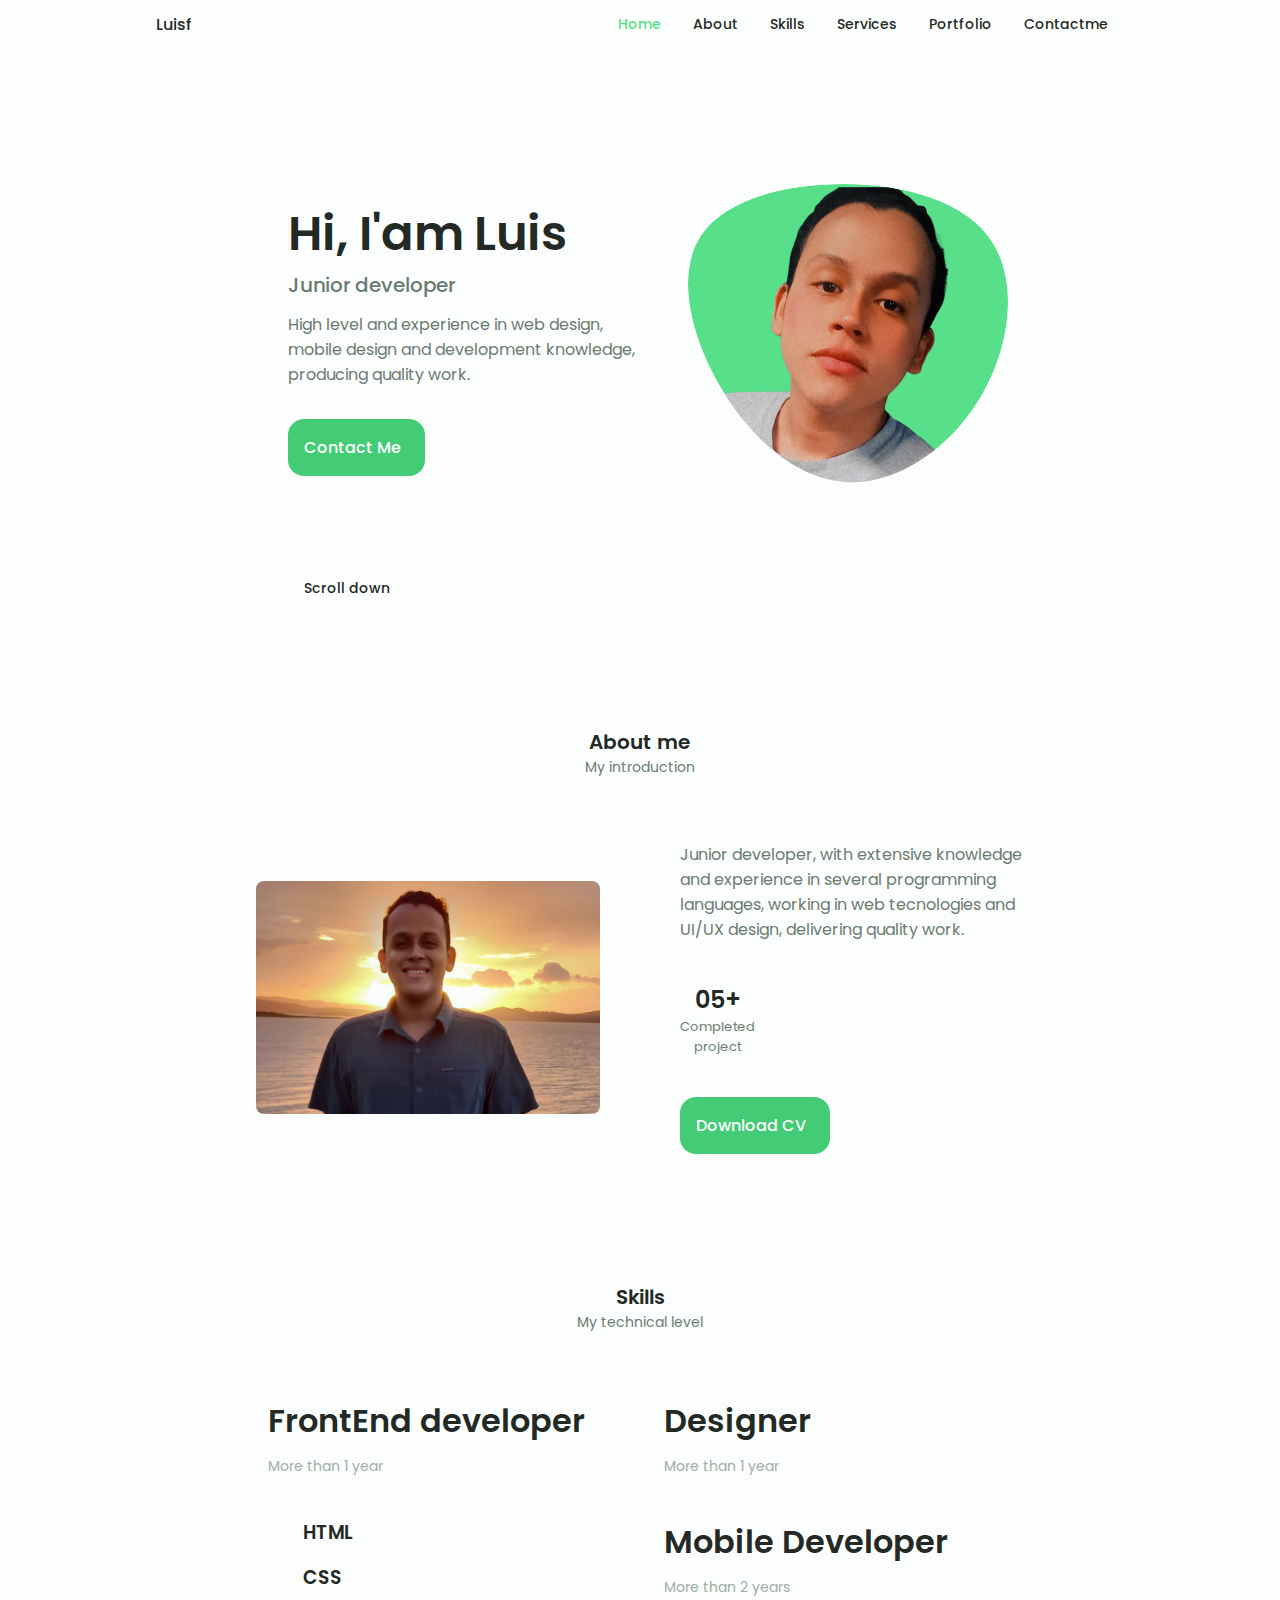
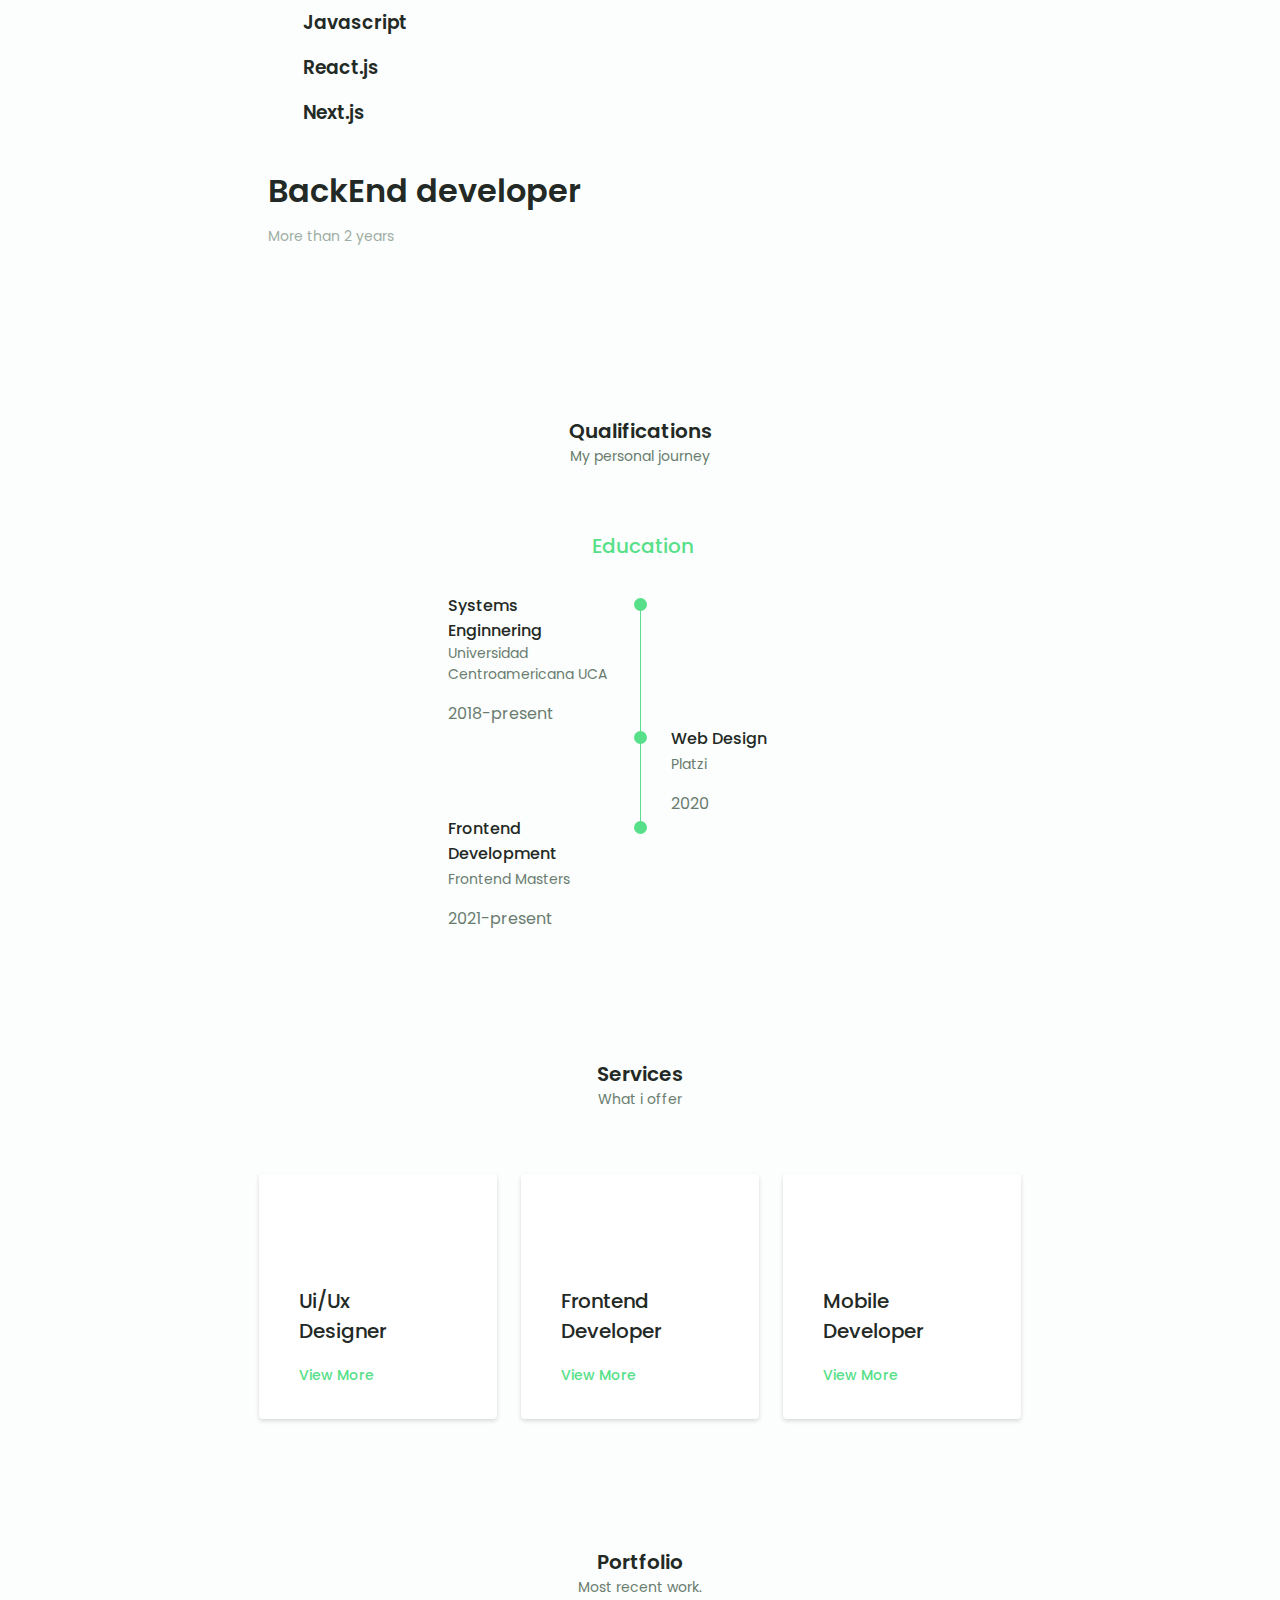
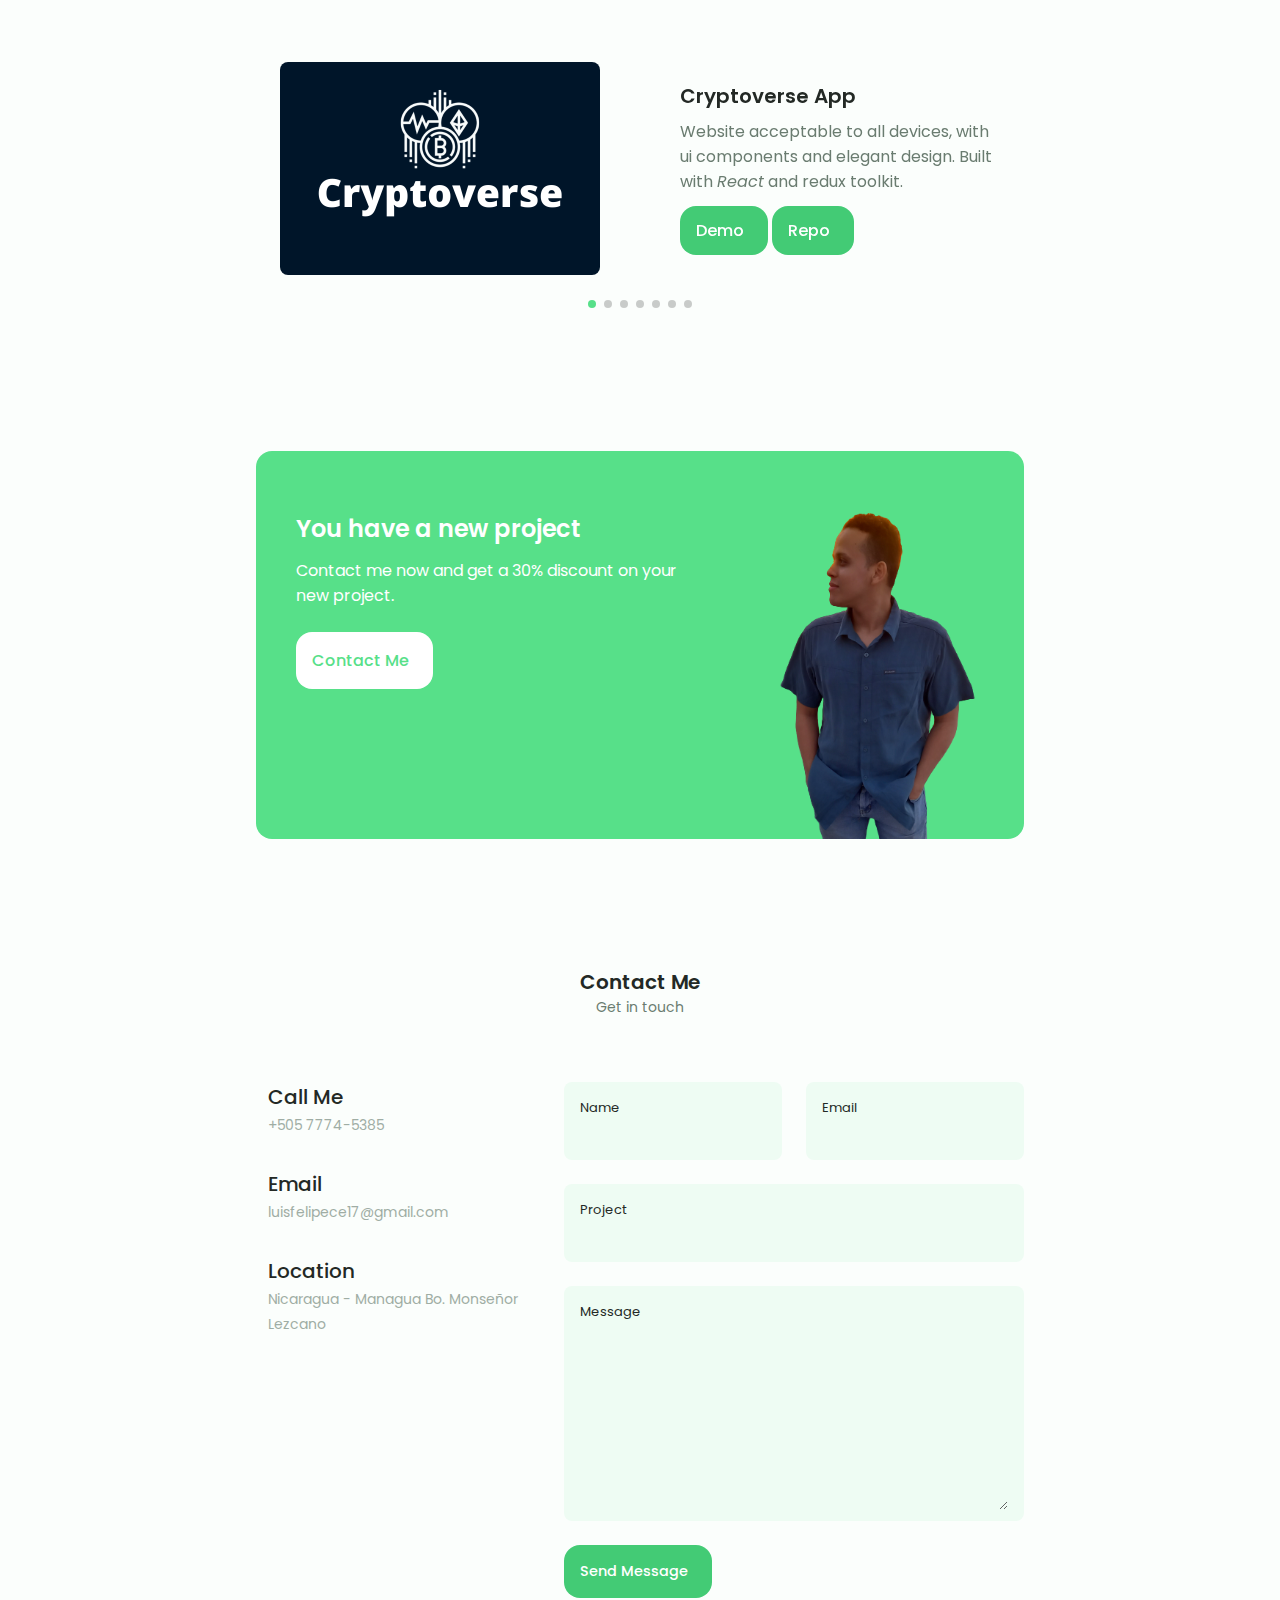
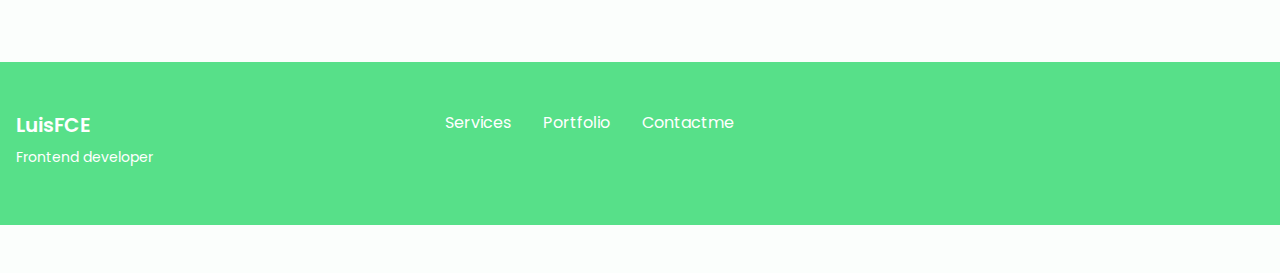
==== index.html @ 00f48269 "Erased the copyright." ====
<!DOCTYPE html>
<html lang="en">

<head>
    <meta charset="UTF-8">
    <meta http-equiv="X-UA-Compatible" content="IE=edge">
    <meta name="viewport" content="width=device-width, initial-scale=1.0">
    <link rel="icon" href="assets/img/LF.ico" type="image/icon type">
    <title>Luis Felipe C.E.</title>

    <!-- ======================== UNICONS =========================== -->
    <link rel="stylesheet" href="https://unicons.iconscout.com/release/v4.0.0/css/line.css">

    <!-- ======================== SWIPER CSS =========================== -->
    <link rel="stylesheet" href="assets/css/swiper-bundle.min.css">

    <!-- ======================== CSS =========================== -->
    <link rel="stylesheet" href="assets/css/styles.css">

</head>

<body>
    <!-- ======================== HEADER =========================== -->
    <header class="header" id="header">
        <nav class="nav container">
            <a href="#" class="nav__logo">Luisf</a>

            <div class="nav__menu" id="nav-menu">
                <ul class="nav__list grid">
                    <li class="nav__item">
                        <a href="#home" class="nav__link active-link">
                            <i class="uil uil-estate nav__icon"></i> Home
                        </a>
                    </li>
                    <li class="nav__item">
                        <a href="#about" class="nav__link">
                            <i class="uil uil-user nav__icon"></i> About
                        </a>
                    </li>
                    <li class="nav__item">
                        <a href="#skills" class="nav__link">
                            <i class="uil uil-file-alt nav__icon"></i> Skills
                        </a>
                    </li>
                    <li class="nav__item">
                        <a href="#services" class="nav__link">
                            <i class="uil uil-briefcase-alt nav__icon"></i> Services
                        </a>
                    </li>
                    <li class="nav__item">
                        <a href="#portfolio" class="nav__link">
                            <i class="uil uil-scenery nav__icon"></i> Portfolio
                        </a>
                    </li>
                    <li class="nav__item">
                        <a href="#contact" class="nav__link">
                            <i class="uil uil-message nav__icon"></i> Contactme
                        </a>
                    </li>
                </ul>
                <i class="uil uil-times nav__close" id="nav-close"></i>
            </div>

            <div class="nav__btns">
                <!-- Theme change button -->
                <i class="uil uil-moon change-theme" id="theme-button"></i>

                <div class="nav__toggle" id="nav-toggle">
                    <i class="uil uil-apps"></i>
                </div>
            </div>
        </nav>
    </header>

    <!-- ======================== MAIN =========================== -->
    <main class="main">
        <!-- ======================== HOME =========================== -->
        <section class="home section" id="home">
            <div class="home__container container grid">
                <div class="home__content grid">
                    <div class="home__social">
                        <a href="https://www.linkedin.com/in/luis-edwards-938b8b214/" target="_blank" class="home__social-icon">
                            <i class="uil uil-linkedin-alt"></i>
                        </a>
                        <a href="https://dribbble.com/LuFCE" target="_blank" class="home__social-icon">
                            <i class="uil uil-dribbble"></i>
                        </a>
                        <a href="https://github.com/Lu1815" target="_blank" class="home__social-icon">
                            <i class="uil uil-github-alt"></i>
                        </a>
                    </div>

                    <div class="home__img">
                        <svg class="home__blob" viewBox="0 0 200 187" xmlns="http://www.w3.org/2000/svg" xmlns:xlink="http://www.w3.org/1999/xlink">
                            <mask id="mask0" mask-type="alpha">
                                <path d="M190.312 36.4879C206.582 62.1187 201.309 102.826 182.328 134.186C163.346 165.547 
                                130.807 187.559 100.226 186.353C69.6454 185.297 41.0228 161.023 21.7403 129.362C2.45775 
                                97.8511 -7.48481 59.1033 6.67581 34.5279C20.9871 10.1032 59.7028 -0.149132 97.9666 
                                0.00163737C136.23 0.303176 174.193 10.857 190.312 36.4879Z"/>
                            </mask>
                            <g mask="url(#mask0)">
                                <path d="M190.312 36.4879C206.582 62.1187 201.309 102.826 182.328 134.186C163.346 
                                165.547 130.807 187.559 100.226 186.353C69.6454 185.297 41.0228 161.023 21.7403 
                                129.362C2.45775 97.8511 -7.48481 59.1033 6.67581 34.5279C20.9871 10.1032 59.7028 
                                -0.149132 97.9666 0.00163737C136.23 0.303176 174.193 10.857 190.312 36.4879Z"/>

                                <image class="home__blob-img" x="3" y="2" xlink:href="assets/img/perfil.png"/>
                            </g>
                        </svg>
                    </div>

                    <div class="home__data">
                        <h1 class="home__title">Hi, I'am Luis</h1>
                        <h3 class="home__subtittle">Junior developer</h3>
                        <p class="home__description">High level and experience in web design, mobile design and development knowledge, producing quality work.
                        </p>
                        <a href="#contact" class="button button--flex">
                            Contact Me<i class="uil uil-message button__icon"></i>
                        </a>
                    </div>
                </div>

                <div class="home__scroll">
                    <a href="#about" class="home__scroll-button button--flex">
                        <i class="uil uil-mouse-alt home__scroll-mouse"></i>
                        <span class="home__scroll-name">Scroll down</span>
                        <i class="uil uil-arrow-down home__scroll-arrow"></i>
                    </a>
                </div>
            </div>
        </section>

        <!-- ======================== ABOUT =========================== -->
        <section id="about" class="about section">
            <h2 class="section__title">About me</h2>
            <span class="section__subtitle">My introduction</span>

            <div class="about__container container grid">
                <img src="assets/img/about.jpg" alt="" class="about__img">

                <div class="about__data">
                    <p class="about__description">Junior developer, with extensive knowledge and experience in several programming languages, working in web tecnologies and UI/UX design, delivering quality work.
                    </p>

                    <div class="about__info">

                        <div>
                            <span class="about__info-title">05+</span>
                            <span class="about__info-name">Completed <br> project</span>
                        </div>
                    </div>

                    <div class="about__buttons dropdown">
                        <button class="button button--flex btn__font">
                                Download CV<i class="uil uil-download-alt button__icon"></i>
                            </button>
                        <div class="dropdown-content">
                            <a href="assets/pdf/Luis_Felipe_CV.pdf" target="_blank">English CV</a>
                            <a href="assets/pdf/Luis_Felipe_CV_S.pdf" target="_blank">Spanish CV</a>
                        </div>
                    </div>
                </div>
            </div>
        </section>

        <!-- ======================== SKILLS =========================== -->
        <section class="skills section" id="skills">
            <h2 class="section__title">Skills</h2>
            <span class="section__subtitle">My technical level</span>

            <div class="skills__container container grid">
                <div>
                    <!-- ======================== SKILLS 1 =========================== -->
                    <div class="skills__content skills__open">
                        <div class="skills__header">
                            <i class="uil uil-brackets-curly skills__icon"></i>

                            <div>
                                <h1 class="skills__titles">FrontEnd developer</h1>
                                <span class="skills__subtitle">More than 1 year</span>
                            </div>

                            <i class="uil uil-angle-down skills__arrow"></i>
                        </div>

                        <div class="skills__list">

                            <ul class="services__modal-services grid">
                                <li class="services__modal-service">
                                    <i class="uil uil-check-circle services__modal-icon"></i>
                                    <h3>HTML</h3>
                                </li>
                                <li class="services__modal-service">
                                    <i class="uil uil-check-circle services__modal-icon"></i>
                                    <h3>CSS</h3>
                                </li>
                                <li class="services__modal-service">
                                    <i class="uil uil-check-circle services__modal-icon"></i>
                                    <h3>Javascript</h3>
                                </li>
                                <li class="services__modal-service">
                                    <i class="uil uil-check-circle services__modal-icon"></i>
                                    <h3>React.js</h3>
                                </li>
                                <li class="services__modal-service">
                                    <i class="uil uil-check-circle services__modal-icon"></i>
                                    <h3>Next.js</h3>
                                </li>
                            </ul>

                            <!-- <div class="skills__data">
                                <div class="skills__titles">
                                    <h3 class="skills__name">HTML</h3>
                                    <span class="skills__number">90%</span>
                                </div>
                                <div class="skills__bar">
                                    <span class="skills__percentage skills__html"></span>
                                </div>
                            </div>

                            <div class="skills__data">
                                <div class="skills__titles">
                                    <h3 class="skills__name">CSS</h3>
                                    <span class="skills__number">70%</span>
                                </div>
                                <div class="skills__bar">
                                    <span class="skills__percentage skills__css"></span>
                                </div>
                            </div>

                            <div class="skills__data">
                                <div class="skills__titles">
                                    <h3 class="skills__name">Javascript</h3>
                                    <span class="skills__number">60%</span>
                                </div>
                                <div class="skills__bar">
                                    <span class="skills__percentage skills__js"></span>
                                </div>
                            </div>

                            <div class="skills__data">
                                <div class="skills__titles">
                                    <h3 class="skills__name">React</h3>
                                    <span class="skills__number">30%</span>
                                </div>
                                <div class="skills__bar">
                                    <span class="skills__percentage skills__react"></span>
                                </div>
                            </div> -->
                        </div>
                    </div>

                    <!-- ======================== SKILLS 2 =========================== -->
                    <div class="skills__content skills__close">
                        <div class="skills__header">
                            <i class="uil uil-server-network skills__icon"></i>

                            <div>
                                <h1 class="skills__titles">BackEnd developer</h1>
                                <span class="skills__subtitle">More than 2 years</span>
                            </div>

                            <i class="uil uil-angle-down skills__arrow"></i>
                        </div>

                        <div class="skills__list">
                            <ul class="services__modal-services grid">
                                <li class="services__modal-service">
                                    <i class="uil uil-check-circle services__modal-icon"></i>
                                    <h3>PHP</h3>
                                </li>
                                <li class="services__modal-service">
                                    <i class="uil uil-check-circle services__modal-icon"></i>
                                    <h3>Java</h3>
                                </li>
                                <li class="services__modal-service">
                                    <i class="uil uil-check-circle services__modal-icon"></i>
                                    <h3>Next.js</h3>
                                </li>
                                <li class="services__modal-service">
                                    <i class="uil uil-check-circle services__modal-icon"></i>
                                    <h3>Nest.js</h3>
                                </li>
                            </ul>

                            <!-- <div class="skills__data">
                                <div class="skills__titles">
                                    <h3 class="skills__name">PHP</h3>
                                    <span class="skills__number">60%</span>
                                </div>
                                <div class="skills__bar">
                                    <span class="skills__percentage skills__php"></span>
                                </div>
                            </div>

                            <div class="skills__data">
                                <div class="skills__titles">
                                    <h3 class="skills__name">Java</h3>
                                    <span class="skills__number">80%</span>
                                </div>
                                <div class="skills__bar">
                                    <span class="skills__percentage skills__java"></span>
                                </div>
                            </div> -->
                        </div>
                    </div>
                </div>

                <div>
                    <!-- ======================== SKILLS 3 =========================== -->
                    <div class="skills__content skills__close">
                        <div class="skills__header">
                            <i class="uil uil-swatchbook skills__icon"></i>

                            <div>
                                <h1 class="skills__titles">Designer</h1>
                                <span class="skills__subtitle">More than 1 year</span>
                            </div>

                            <i class="uil uil-angle-down skills__arrow"></i>
                        </div>

                        <div class="skills__list">
                            <ul class="services__modal-services grid">
                                <li class="services__modal-service">
                                    <i class="uil uil-check-circle services__modal-icon"></i>
                                    <h3>Figma</h3>
                                </li>
                            </ul>

                            <!-- <div class="skills__data">
                                <div class="skills__titles">
                                    <h3 class="skills__name">Figma</h3>
                                    <span class="skills__number">80%</span>
                                </div>
                                <div class="skills__bar">
                                    <span class="skills__percentage skills__figma"></span>
                                </div>
                            </div> -->
                        </div>
                    </div>

                    <!-- ======================== SKILLS 4 =========================== -->
                    <div class="skills__content skills__close">
                        <div class="skills__header">
                            <i class="uil uil-mobile-android skills__icon"></i>

                            <div>
                                <h1 class="skills__titles">Mobile Developer</h1>
                                <span class="skills__subtitle">More than 2 years</span>
                            </div>

                            <i class="uil uil-angle-down skills__arrow"></i>
                        </div>

                        <div class="skills__list">
                            <ul class="services__modal-services grid">
                                <li class="services__modal-service">
                                    <i class="uil uil-check-circle services__modal-icon"></i>
                                    <h3>Java</h3>
                                </li>
                            </ul>

                            <!-- <div class="skills__data">
                                <div class="skills__titles">
                                    <h3 class="skills__name">Java</h3>
                                    <span class="skills__number">80%</span>
                                </div>
                                <div class="skills__bar">
                                    <span class="skills__percentage skills__java"></span>
                                </div>
                            </div> -->
                        </div>
                    </div>

                </div>

            </div>
        </section>

        <!-- ======================== QUALIFICATIONS =========================== -->
        <section class="qualification section">
            <h2 class="section__title">Qualifications</h2>
            <span class="section__subtitle">My personal journey</span>

            <div class="qualification__container container">
                <div class="qualification__tabs">
                    <div class="qualification__buttons button--flex qualification__active" data-target="#education">
                        <i class="uil uil-graduation-cap qualification__icon"></i> Education
                    </div>
                </div>


                <div class="qualification__sections">
                    <!-- ======================== QUALIFICATIONS CONTENT 1 =========================== -->
                    <div class="qualification__content qualification__active" data-content id="education">
                        <!-- ======================== QUALIFICATIONS 1 =========================== -->
                        <div class="qualification__data">
                            <div>
                                <h3 class="qualification__title">Systems Enginnering</h3>
                                <span class="qualification__subtitle">Universidad Centroamericana UCA</span>
                                <div class="qualifications__calendar">
                                    <i class="uil uil-calendar-alt"></i> 2018-present
                                </div>
                            </div>

                            <div>
                                <span class="qualification__rounder"></span>
                                <span class="qualification__line"></span>
                            </div>
                        </div>

                        <!-- ======================== QUALIFICATIONS 2 =========================== -->
                        <div class="qualification__data">
                            <div></div>

                            <div>
                                <span class="qualification__rounder"></span>
                                <span class="qualification__line"></span>
                            </div>

                            <div>
                                <h3 class="qualification__title">Web Design</h3>
                                <span class="qualification__subtitle">Platzi</span>
                                <div class="qualifications__calendar">
                                    <i class="uil uil-calendar-alt"></i> 2020
                                </div>
                            </div>
                        </div>

                        <!-- ======================== QUALIFICATIONS 3 =========================== -->
                        <div class="qualification__data">
                            <div>
                                <h3 class="qualification__title">Frontend Development</h3>
                                <span class="qualification__subtitle">Frontend Masters</span>
                                <div class="qualifications__calendar">
                                    <i class="uil uil-calendar-alt"></i> 2021-present
                                </div>
                            </div>

                            <div>
                                <span class="qualification__rounder"></span>
                            </div>
                        </div>
                    </div>

                    <!-- ======================== QUALIFICATIONS CONTENT 2 =========================== -->
                    <div class="qualification__content" data-content id="work">
                        <!-- ======================== QUALIFICATIONS 1 =========================== -->
                        <div class="qualification__data">
                            <div>
                                <h3 class="qualification__title">Software Enginner</h3>
                                <span class="qualification__subtitle">Centroamerican University UCA</span>
                                <div class="qualifications__calendar">
                                    <i class="uil uil-calendar-alt"></i> 2018-2023
                                </div>
                            </div>

                            <div>
                                <span class="qualification__rounder"></span>
                                <span class="qualification__line"></span>
                            </div>
                        </div>

                        <!-- ======================== QUALIFICATIONS 2 =========================== -->
                        <div class="qualification__data">
                            <div></div>

                            <div>
                                <span class="qualification__rounder"></span>
                                <span class="qualification__line"></span>
                            </div>

                            <div>
                                <h3 class="qualification__title">Frontend developer</h3>
                                <span class="qualification__subtitle">Platzi</span>
                                <div class="qualifications__calendar">
                                    <i class="uil uil-calendar-alt"></i> 2020-2022
                                </div>
                            </div>
                        </div>

                        <!-- ======================== QUALIFICATIONS 3 =========================== -->
                        <div class="qualification__data">
                            <div>
                                <h3 class="qualification__title">UI Designer</h3>
                                <span class="qualification__subtitle">Centroamerican University UCA</span>
                                <div class="qualifications__calendar">
                                    <i class="uil uil-calendar-alt"></i> 2018-2023
                                </div>
                            </div>

                            <div>
                                <span class="qualification__rounder"></span>
                                <span class="qualification__line"></span>
                            </div>
                        </div>
                    </div>
                </div>
            </div>
        </section>

        <!-- ======================== SERVICES =========================== -->
        <section class="services section" id="services">
            <h2 class="section__title">Services</h2>
            <span class="section__subtitle">What i offer</span>

            <div class="services__container container grid">
                <!-- ======================== SERVICES 1 =========================== -->
                <div class="services__content">
                    <div>
                        <i class="uil uil-web-grid services__icon"></i>
                        <h3 class="services__title">Ui/Ux <br> Designer</h3>
                    </div>

                    <span class="button button--flex button--small button--link services__button">
                        View More
                        <i class="uil uil-arrow-right button__icon"></i>
                    </span>

                    <div class="services__modal">
                        <div class="services__modal-content">
                            <h4 class="services__modal-title">Ui/Ux <br> Designer</h4>
                            <i class="uil uil-times services__modal-close"></i>

                            <ul class="services__modal-services grid">
                                <li class="services__modal-service">
                                    <i class="uil uil-check-circle services__modal-icon"></i>
                                    <p>I prototype the user interface.</p>
                                </li>

                                <li class="services__modal-service">
                                    <i class="uil uil-check-circle services__modal-icon"></i>
                                    <p>Web page design.</p>
                                </li>

                                <li class="services__modal-service">
                                    <i class="uil uil-check-circle services__modal-icon"></i>
                                    <p>I create ux element interactions.</p>
                                </li>

                                <li class="services__modal-service">
                                    <i class="uil uil-check-circle services__modal-icon"></i>
                                    <p>I position your company brand.</p>
                                </li>
                            </ul>
                        </div>
                    </div>
                </div>

                <!-- ======================== SERVICES 2 =========================== -->
                <div class="services__content">
                    <div>
                        <i class="uil uil-arrow services__icon"></i>
                        <h3 class="services__title">Frontend <br> Developer</h3>
                    </div>

                    <span class="button button--flex button--small button--link services__button">
                        View More
                        <i class="uil uil-arrow-right button__icon"></i>
                    </span>

                    <div class="services__modal">
                        <div class="services__modal-content">
                            <h4 class="services__modal-title">Frontend <br> Developer</h4>
                            <i class="uil uil-times services__modal-close"></i>

                            <ul class="services__modal-services grid">
                                <li class="services__modal-service">
                                    <i class="uil uil-check-circle services__modal-icon"></i>
                                    <p>I develop the user interface.</p>
                                </li>

                                <li class="services__modal-service">
                                    <i class="uil uil-check-circle services__modal-icon"></i>
                                    <p>Web page development.</p>
                                </li>

                                <li class="services__modal-service">
                                    <i class="uil uil-check-circle services__modal-icon"></i>
                                    <p>I create ux element interactions.</p>
                                </li>

                                <li class="services__modal-service">
                                    <i class="uil uil-check-circle services__modal-icon"></i>
                                    <p>I position your company brand.</p>
                                </li>
                            </ul>
                        </div>
                    </div>
                </div>

                <!-- ======================== SERVICES 3 =========================== -->
                <div class="services__content">
                    <div>
                        <i class="uil uil-mobile-android services__icon"></i>
                        <h3 class="services__title">Mobile <br> Developer</h3>
                    </div>

                    <span class="button button--flex button--small button--link services__button">
                        View More
                        <i class="uil uil-arrow-right button__icon"></i>
                    </span>

                    <div class="services__modal">
                        <div class="services__modal-content">
                            <h4 class="services__modal-title">Mobile <br> Developer</h4>
                            <i class="uil uil-times services__modal-close"></i>

                            <ul class="services__modal-services grid">
                                <li class="services__modal-service">
                                    <i class="uil uil-check-circle services__modal-icon"></i>
                                    <p>I develop the mobile user interface.</p>
                                </li>

                                <li class="services__modal-service">
                                    <i class="uil uil-check-circle services__modal-icon"></i>
                                    <p>Mobile apps development.</p>
                                </li>

                                <li class="services__modal-service">
                                    <i class="uil uil-check-circle services__modal-icon"></i>
                                    <p>I create ux element interactions.</p>
                                </li>

                                <li class="services__modal-service">
                                    <i class="uil uil-check-circle services__modal-icon"></i>
                                    <p>I position your company brand.</p>
                                </li>
                            </ul>
                        </div>
                    </div>
                </div>
            </div>
        </section>

        <!-- ======================== PORTFOLIO =========================== -->
        <section class="portfolio section" id="portfolio">
            <h2 class="section__title">Portfolio</h2>
            <span class="section__subtitle">Most recent work.</span>

            <div class="portfolio__container container swiper-container">
                <div class="swiper-wrapper">
                    <!-- ======================== PORTFOLIO 1 =========================== -->
                    <div class="portfolio__content grid swiper-slide">
                        <img src="assets/img/cryptocurrencies.png" alt="" class="portfolio__img">

                        <div class="portfolio__data">
                            <h3 class="portfolio__title">Cryptoverse App</h3>
                            <p class="portfolio__description">Website acceptable to all devices, with ui components and elegant design. Built with <i class="uil uil-react">React</i> and redux toolkit.</p>
                            <a href="https://lfcecryptoverse.netlify.app/" target="_blank" class="button button--flex button--small portfolio__button">
                                Demo
                                <i class="uil uil-arrow-right button__icon"></i>
                            </a>
                            <a href="https://github.com/Lu1815/cryptoverseapp" target="_blank" class="button button--flex button--small portfolio__button">
                                Repo
                                <i class="uil uil-github-alt button__icon"></i>
                            </a>
                        </div>
                    </div>

                    <!-- ======================== PORTFOLIO 2 =========================== -->
                    <div class="portfolio__content grid swiper-slide">
                        <img src="assets/img/weatherapp.png" alt="" class="portfolio__img">

                        <div class="portfolio__data">
                            <h3 class="portfolio__title">Simple Weather App</h3>
                            <p class="portfolio__description">A simple app divided by 2 pages, home and search. Built with <i class="uil uil-react">React</i>.</p>
                            <a href="https://lu1815.github.io/WeatherApp" target="_blank" class="button button--flex button--small portfolio__button">
                                Demo
                                <i class="uil uil-arrow-right button__icon"></i>
                            </a>
                            <a href="https://github.com/Lu1815/WeatherApp" target="_blank" class="button button--flex button--small portfolio__button">
                                Repo
                                <i class="uil uil-github-alt button__icon"></i>
                            </a>
                        </div>
                    </div>

                    <!-- ======================== PORTFOLIO 3 =========================== -->
                    <div class="portfolio__content grid swiper-slide">
                        <img src="assets/img/amazonscraper.png" alt="" class="portfolio__img">

                        <div class="portfolio__data">
                            <h3 class="portfolio__title">Amazon Scraper API</h3>
                            <p class="portfolio__description">An Amazon scraper API made to get the JSON objects of different products comming from Amazon. Built with next.js.</p>
                            <a href="https://lfce-amazon-scraper.herokuapp.com/" target="_blank" class="button button--flex button--small portfolio__button">
                                Demo
                                <i class="uil uil-arrow-right button__icon"></i>
                            </a>
                            <a href="https://github.com/Lu1815/Amazon_scraper" target="_blank" class="button button--flex button--small portfolio__button">
                                Repo
                                <i class="uil uil-github-alt button__icon"></i>
                            </a>
                        </div>
                    </div>

                    <!-- ======================== PORTFOLIO 4 =========================== -->
                    <div class="portfolio__content grid swiper-slide">
                        <img src="assets/img/travel_advisory.png" alt="" class="portfolio__img">

                        <div class="portfolio__data">
                            <h3 class="portfolio__title">Travel Advisory App</h3>
                            <p class="portfolio__description">A travel advisory app where you can look the hotels, restaurants and attractions near you. Built with <i class="uil uil-react">React</i> and Axios.</p>
                            <a href="https://lfcetraveladvisory.netlify.app/" target="_blank" class="button button--flex button--small portfolio__button">
                                Demo
                                <i class="uil uil-arrow-right button__icon"></i>
                            </a>
                            <a href="https://github.com/Lu1815/TravelAdvisorApp" target="_blank" class="button button--flex button--small portfolio__button">
                                Repo
                                <i class="uil uil-github-alt button__icon"></i>
                            </a>
                        </div>
                    </div>

                    <!-- ======================== PORTFOLIO 5 =========================== -->
                    <div class="portfolio__content grid swiper-slide">
                        <img src="assets/img/real_state.png" alt="" class="portfolio__img">

                        <div class="portfolio__data">
                            <h3 class="portfolio__title">Real State App</h3>
                            <p class="portfolio__description">A Real State app acceptable to all devices. It used the Bayut API from rapidapi. Built with next.js.</p>
                            <a href="https://lf-real-state-app.vercel.app/" target="_blank" class="button button--flex button--small portfolio__button">
                                Demo
                                <i class="uil uil-arrow-right button__icon"></i>
                            </a>
                            <a href="https://github.com/Lu1815/RealStateApp" target="_blank" class="button button--flex button--small portfolio__button">
                                Repo
                                <i class="uil uil-github-alt button__icon"></i>
                            </a>
                        </div>
                    </div>

                    <!-- ======================== PORTFOLIO 6 =========================== -->
                    <div class="portfolio__content grid swiper-slide">
                        <img src="assets/img/todo.png" alt="" class="portfolio__img">

                        <div class="portfolio__data">
                            <h3 class="portfolio__title">To Do List</h3>
                            <p class="portfolio__description">App to create a to do list, with persistent data. Built with <i class="uil uil-react">React</i> and Nest.js.</p>

                            <div class="dropup">
                                <button class="button button--flex button--small portfolio__button btn__font">
                                        Demo <i class="uil uil-arrow-right button__icon"></i>
                                </button>
                                <div class="dropup-content">
                                    <a href="https://lfce-todoapp.netlify.app" target="_blank">Frontend</a>
                                    <a href="https://lfce-todo.herokuapp.com/task/list" target="_blank">Backend</a>
                                </div>
                            </div>

                            <div class="dropup">
                                <button class="button button--flex button--small portfolio__button btn__font">
                                        Repo <i class="uil uil-github-alt button__icon"></i>
                                </button>
                                <div class="dropup-content">
                                    <a href="https://github.com/Lu1815/todoFrontend" target="_blank">Frontend</a>
                                    <a href="https://github.com/Lu1815/toDoBackend" target="_blank">Backend</a>
                                </div>
                            </div>
                        </div>
                    </div>

                    <!-- ======================== PORTFOLIO 7 =========================== -->
                    <div class="portfolio__content grid swiper-slide">
                        <img src="assets/img/google_clone.png" alt="" class="portfolio__img">

                        <div class="portfolio__data">
                            <h3 class="portfolio__title">Google clone</h3>
                            <p class="portfolio__description">Built with <i class="uil uil-react">React</i> & Tailwind.</p>
                            <a href="https://lfce-google-clone.netlify.app/" target="_blank" class="button button--flex button--small portfolio__button">
                                Demo
                                <i class="uil uil-arrow-right button__icon"></i>
                            </a>
                            <a href="https://github.com/Lu1815/google-clone" target="_blank" class="button button--flex button--small portfolio__button">
                                Repo
                                <i class="uil uil-github-alt button__icon"></i>
                            </a>
                        </div>
                    </div>
                </div>

                <!-- Add arrows -->
                <div class="swiper-button-next">
                    <i class="uil uil-angle-right-b swiper-portfolio-icon"></i>
                </div>
                <div class="swiper-button-prev">
                    <i class="uil uil-angle-left-b swiper-portfolio-icon"></i>
                </div>

                <!-- Add pagination -->
                <div class="swiper-pagination"></div>
            </div>
        </section>
        <!-- ======================== PROJECT IN MIND =========================== -->
        <section class="project section">
            <div class="project__bg">
                <div class="project__container container grid">
                    <div class="project__data">
                        <h2 class="project__title">You have a new project</h2>
                        <p class="project__description">Contact me now and get a 30% discount on your new project.</p>
                        <a href="#contact" class="button button--flex button--white">
                            Contact Me
                            <i class="uil uil-message project__icon button__icon"></i>
                        </a>
                    </div>

                    <img src="assets/img/project.png" alt="" class="project__img">
                </div>
            </div>
        </section>

        <!-- ======================== CONTACTME =========================== -->
        <section class="contactme section" id="contact">
            <h2 class="section__title">Contact Me</h2>
            <span class="section__subtitle">Get in touch</span>

            <div class="contact__container container grid">
                <div>
                    <div class="contact__information">
                        <i class="uil uil-phone contact__icon"></i>

                        <div>
                            <h3 class="contact__title">Call Me</h3>
                            <span class="contact__subtitle">+505 7774-5385</span>
                        </div>
                    </div>

                    <div class="contact__information">
                        <i class="uil uil-envelope contact__icon"></i>

                        <div>
                            <h3 class="contact__title">Email</h3>
                            <span class="contact__subtitle">luisfelipece17@gmail.com</span>
                        </div>
                    </div>

                    <div class="contact__information">
                        <i class="uil uil-map-marker contact__icon"></i>

                        <div>
                            <h3 class="contact__title">Location</h3>
                            <span class="contact__subtitle">Nicaragua - Managua Bo. Monseñor Lezcano</span>
                        </div>
                    </div>
                </div>

                <form action="https://formsubmit.co/luisfelipece17@gmail.com" method="POST" class="contact__form grid">
                    <input type="hidden" name="_next" value="https://luisfelipece.netlify.app/assets/pages/thanks.html">
                    <input type="hidden" name="_subject" value="New submission!">
                    <input type="hidden" name="_captcha" value="false">
                    <input type="hidden" name="_autoresponse" value="Your email has been received! I will contact you shortly!">
                    <input type="hidden" name="_template" value="table">
                    <div class="contact__inputs grid">
                        <div class="contact__content">
                            <label for="" class="contact__label">Name</label>
                            <input name="name" type="text" class="contact__input name" required>
                        </div>

                        <div class="contact__content">
                            <label for="" class="contact__label">Email</label>
                            <input name="email" type="email" class="contact__input email" required>
                        </div>
                    </div>

                    <div class="contact__content">
                        <label for="" class="contact__label">Project</label>
                        <input name="project" type="text" class="contact__input subject" required>
                    </div>
                    <div class="contact__content">
                        <label for="" class="contact__label">Message</label>
                        <textarea name="content" id="" cols="0" rows="7" class="contact__input message" required></textarea>
                    </div>

                    <div>
                        <button type="submit" class="button button--flex form--btn">
                            Send Message
                            <i class="uil uil-message button__icon"></i>
                        </button>
                    </div>
                </form>
            </div>
        </section>
    </main>

    <!-- ======================== FOOTER =========================== -->
    <footer class="footer">
        <div class="footer__bg">
            <div class="footer__container grid">
                <div>
                    <h1 class="footer__title">LuisFCE</h1>
                    <span class="footer__subtitle">Frontend developer</span>
                </div>

                <ul class="footer__links">
                    <li>
                        <a href="#services" class="footer__link">Services</a>
                    </li>
                    <li>
                        <a href="#portfolio" class="footer__link">Portfolio</a>
                    </li>
                    <li>
                        <a href="#contact" class="footer__link">Contactme</a>
                    </li>
                </ul>

                <div class="footer__socials">
                    <a href="https://www.facebook.com/profile.php?id=100006952457730" target="_blank" class="footer__social">
                        <i class="uil uil-facebook-f"></i>
                    </a>

                    <a href="https://www.instagram.com/" target="_blank" class="footer__social">
                        <i class="uil uil-instagram"></i>
                    </a>

                    <a href="https://twitter.com/luisfcedwards" target="_blank" class="footer__social">
                        <i class="uil uil-twitter-alt"></i>
                    </a>
                </div>
            </div>

	    <!--<p class="footer__copy">&#169; LuisFCE. All rights reserved.</p> -->
        </div>
    </footer>

    <!-- ======================== SCROLL TOP =========================== -->
    <a href="#" class="scrollup" id="scroll-up">
        <i class="uil uil-arrow-up scrollup__icon   "></i>
    </a>

    <!-- ======================== SWIPER JS =========================== -->
    <script src="assets/js/swiper-bundle.min.js"></script>

    <!-- ======================== MAIN JS =========================== -->
    <script src="assets/js/main.js"></script>

    <!-- ======================== EMAIL SENDER JS =========================== -->
    <script src="assets/js/emailSender.js"></script>

    <!-- ======================== SMTP JS =========================== -->
    <script src="https://smtpjs.com/v3/smtp.js"></script>
</body>

</html>
---- assets/css/styles.css ----
/*============================ GOOGLE FONTS ================================*/

@import url('https://fonts.googleapis.com/css2?family=Poppins:wght@400;500;600&display=swap');

/*============================ VARIABLES CSS ================================*/

:root {
    --header-height: 3rem;
    /*========== Colors ==========*/
    /* Change favorite color */
    --hue-color: 142;
    /*Purple 250 - Green 142 - Blue 230 - Pink 340*/
    /* HSL color mode */
    --first-color: hsl(var(--hue-color), 69%, 61%);
    --first-color-second: hsl(var(--hue-color), 69%, 61%);
    --first-color-alt: hsl(var(--hue-color), 57%, 53%);
    --first-color-lighter: hsl(var(--hue-color), 92%, 85%);
    --title-color: hsl(var(--hue-color), 8%, 15%);
    --text-color: hsl(var(--hue-color), 8%, 45%);
    --text-color-light: hsl(var(--hue-color), 8%, 65%);
    --input-color: hsl(var(--hue-color), 70%, 96%);
    --body-color: hsl(var(--hue-color), 60%, 99%);
    --container-color: #FFF;
    --scroll-bar-color: hsl(var(--hue-color), 12%, 90%);
    --scroll-thumb-color: hsl(var(--hue-color), 12%, 80%);
    /*========== Font and typography ==========*/
    --body-font: 'Poppins', sans-serif;
    /* .5rem = 8px, 1rem = 16px, 1.5rem = 24px ... */
    --big-font-size: 2rem;
    --h1-font-size: 1.5rem;
    --h2-font-size: 1.25rem;
    --h3-font-size: 1.125rem;
    --normal-font-size: .938rem;
    --small-font-size: .813rem;
    --smaller-font-size: .75rem;
    /*========== Font weight ==========*/
    --font-medium: 500;
    --font-semi-bold: 600;
    /*========== Margenes Bottom ==========*/
    /* .25rem = 4px, .5rem = 8px, .75rem = 12px ... */
    --mb-0-25: .25rem;
    --mb-0-5: .5rem;
    --mb-0-75: .75rem;
    --mb-1: 1rem;
    --mb-1-5: 1.5rem;
    --mb-2: 2rem;
    --mb-2-5: 2.5rem;
    --mb-3: 3rem;
    /*========== z index ==========*/
    --z-tooltip: 10;
    --z-fixed: 100;
    --z-modal: 1000;
}


/* Font size for large devices */

@media screen and (min-width: 968px) {
     :root {
        --big-font-size: 3rem;
        --h1-font-size: 1.25rem;
        --h2-font-size: 1.5rem;
        --h3-font-size: 1.25rem;
        --normal-font-size: 1rem;
        --small-font-size: .875rem;
        --smaller-font-size: .813rem;
    }
}


/*========== Variables Dark theme ==========*/

body.dark-theme {
    /* HSL color mode */
    --first-color-second: hsl(var(--hue-color), 30%, 8%);
    --title-color: hsl(var(--hue-color), 8%, 95%);
    --text-color: hsl(var(--hue-color), 8%, 75%);
    --input-color: hsl(var(--hue-color), 29%, 16%);
    --body-color: hsl(var(--hue-color), 28%, 12%);
    --container-color: hsl(var(--hue-color), 29%, 16%);
    --scroll-bar-color: hsl(var(--hue-color), 12%, 49%);
    --scroll-thumb-color: hsl(var(--hue-color), 12%, 36%);
}


/*========== Button Dark/Light ==========*/

.nav__btns {
    display: flex;
    align-items: center;
}

.change-theme {
    font-size: 1.25rem;
    color: var(--title-color);
    margin-right: var(--mb-1);
    cursor: pointer;
}

.change-theme:hover {
    color: var(--first-color);
}


/*==================== BASE ====================*/

* {
    box-sizing: border-box;
    padding: 0;
    margin: 0;
}

html {
    scroll-behavior: smooth;
}

body {
    margin: 0 0 var(--header-height) 0;
    font-family: var(--body-font);
    font-size: var(--normal-font-size);
    background-color: var(--body-color);
    color: var(--text-color)
}

h1,
h2,
h3,
h4 {
    color: var(--title-color);
    font-weight: var(--font-semi-bold);
}

ul {
    list-style: none;
}

a {
    text-decoration: none;
}

img {
    max-width: 100%;
    height: auto;
}


/*==================== REUSABLE CSS CLASSES ====================*/

.section {
    padding: 2rem 0 4rem;
}

.section__title {
    font-size: var(--h1-font-size);
}

.section__subtitle {
    display: block;
    font-size: var(--small-font-size);
    margin-bottom: var(--mb-3);
}

.section__title,
.section__subtitle {
    text-align: center;
}

.btn__font {
    font-family: var(--body-font);
    font-size: var(--normal-font-size);
}


/*==================== LAYOUT ====================*/

.container {
    max-width: 768px;
    margin-left: var(--mb-1-5);
    margin-right: var(--mb-1-5);
}

.grid {
    display: grid;
    gap: 1.5rem;
}

.header {
    width: 100%;
    position: fixed;
    bottom: 0;
    left: 0;
    z-index: var(--z-fixed);
    background-color: var(--body-color);
}


/*==================== NAV ====================*/

.nav {
    max-width: 968px;
    height: var(--header-height);
    display: flex;
    justify-content: space-between;
    align-items: center;
}

.nav__logo,
.nav__toggle {
    color: var(--title-color);
    font-weight: var(--font-medium);
}

.nav__logo:hover {
    color: var(--first-color);
}

.nav__toggle {
    font-size: 1.1rem;
    cursor: pointer;
}

.nav__toggle:hover {
    color: var(--first-color);
}

@media screen and (max-width:767px) {
    .nav__menu {
        position: fixed;
        bottom: -100%;
        left: 0;
        width: 100%;
        background-color: var(--body-color);
        padding: 2rem 1.5rem 4rem;
        box-shadow: 0 -1px 4px rgba(0, 0, 0, .15);
        border-radius: 1.5rem 1.5rem 0 0;
        transition: .3s;
    }
}

.nav__list {
    grid-template-columns: repeat(3, 1fr);
    gap: 2rem;
}

.nav__link {
    display: flex;
    flex-direction: column;
    align-items: center;
    font-size: var(--small-font-size);
    color: var(--title-color);
    font-weight: var(--font-medium);
}

.nav__link:hover {
    color: var(--first-color);
}

.nav__icon {
    font-size: 1.2rem;
}

.nav__close {
    position: absolute;
    right: 1.3rem;
    bottom: .5rem;
    font-size: 1.5rem;
    cursor: pointer;
    color: var(--first-color);
}

.nav__close:hover {
    color: var(--first-color-alt);
}


/* show menu */

.show-menu {
    bottom: 0;
}


/* Active link */

.active-link {
    color: var(--first-color);
}


/* Change background header */

.scroll-header {
    box-shadow: 0 -100px 100px rgba(0, 0, 0, .15);
}


/*==================== HOME ====================*/

.home__container {
    gap: 1rem;
}

.home__content {
    grid-template-columns: .5fr 3fr;
    padding-top: 3.5rem;
    align-items: center;
}

.home__social {
    display: grid;
    grid-template-columns: max-content;
    row-gap: 1rem;
}

.home__social-icon {
    font-size: 1.25rem;
    color: var(--first-color);
}

.home__social-icon:hover {
    color: var(--first-color-alt);
}

.home__blob {
    width: 200px;
    fill: var(--first-color);
}

.home__blob-img {
    width: 170px;
}

.home__data {
    grid-column: 1/3;
}

.home__title {
    font-size: var(--big-font-size);
}

.home__subtittle {
    font-size: var(--h3-font-size);
    color: var(--text-color);
    font-weight: var(--font-medium);
    margin-bottom: var(--mb-0-75);
}

.home__description {
    margin-bottom: var(--mb-2);
}

.home__scroll {
    display: none;
}

.home__scroll-button {
    color: var(--first-color);
    transition: .3s;
}

.home__scroll-button:hover {
    transform: translateY(.25rem);
}

.home__scroll-mouse {
    font-size: 2rem;
}

.home__scroll-name {
    font-size: var(--small-font-size);
    color: var(--title-color);
    font-weight: var(--font-medium);
    margin-right: var(--mb-0-25);
}

.home__scroll-arrow {
    font-size: 1.25rem;
}


/*==================== BUTTONS ====================*/

.button {
    display: inline-block;
    background-color: var(--first-color-alt);
    color: #FFF;
    padding: 1rem;
    border-radius: 1rem;
    font-weight: var(--font-medium);
    outline: none;
    cursor: pointer
}

.button:hover {
    background-color: var(--first-color);
}

.button__icon {
    font-size: 1.25rem;
    margin-left: var(--mb-0-5);
    transition: .3s;
}

.button--white {
    background-color: #FFF;
    color: var(--first-color);
}

.button--white:hover {
    background-color: #FFF;
}

.button--flex {
    display: inline-flex;
    align-items: center;
    border: none;
}

.button--small {
    padding: .75rem 1rem;
}

.button--link {
    padding: 0;
    background-color: transparent;
    color: var(--first-color);
}

.button--link:hover {
    background-color: transparent;
    color: var(--first-color-alt);
}


/*==================== ABOUT ====================*/

.about__img {
    width: 300px;
    border-radius: .5rem;
    justify-self: center;
    align-self: center;
}

.about__description {
    text-align: center;
    margin-bottom: var(--mb-2-5);
}

.about__info {
    display: flex;
    justify-content: space-evenly;
    margin-bottom: var(--mb-2-5);
}

.about__info-title {
    font-size: var(--h2-font-size);
    font-weight: var(--font-semi-bold);
    color: var(--title-color);
}

.about__info-name {
    font-size: var(--smaller-font-size);
}

.about__info-title,
.about__info-name {
    display: block;
    text-align: center;
}

.about__buttons {
    display: flex;
    justify-content: center;
}


/* DROPDOWN */

.dropdown {
    position: relative;
    display: inline-block;
}

.dropdown-content {
    display: none;
    text-align: center;
    position: absolute;
    background-color: #f1f1f1;
    min-width: 160px;
    box-shadow: 0px 8px 16px 0px rgba(0, 0, 0, 0.2);
    z-index: 1;
    border-radius: 1rem;
    overflow: auto;
}

.dropdown-content a {
    color: black;
    padding: 12px 16px;
    text-decoration: none;
    display: block;
}

.dropdown:hover .dropdown-content {
    display: block;
    overflow: auto;
}

.dropdown-content a:hover {
    background-color: #ddd;
    border-radius: 1rem;
}


/*==================== SKILLS ====================*/

.skills__container {
    row-gap: 0;
}

.skills__header {
    display: flex;
    align-items: center;
    margin-bottom: var(--mb-2-5);
    cursor: pointer;
}

.skills__icon,
.skills__arrow {
    font-size: 2rem;
    color: var(--first-color);
}

.skills__icon {
    margin-right: var(--mb-0-75);
}

.skills__title {
    font-size: var(--h3-font-size);
}

.skills__subtitle {
    font-size: var(--small-font-size);
    color: var(--text-color-light);
}

.skills__arrow {
    margin-left: auto;
    transition: .4s;
}

.skills__list {
    row-gap: 1.5rem;
    padding-left: 2.7rem;
}

.skills__titles {
    display: flex;
    justify-content: space-between;
    margin-bottom: var(--mb-0-5);
}

.skills__name {
    font-size: var(--normal-font-size);
    font-weight: var(--font-medium);
}

.skills__bar,
.skills__percentage {
    height: 5px;
    border-radius: .25rem;
}

.skills__bar {
    background-color: var(--first-color-lighter);
}

.skills__percentage {
    display: block;
    background-color: var(--first-color);
}

.skills__html {
    width: 90%;
}

.skills__css {
    width: 70%;
}

.skills__js {
    width: 60%;
}

.skills__react {
    width: 30%;
}

.skills__php {
    width: 60%;
}

.skills__node {
    width: 70%;
}

.skills__firebase {
    width: 90%;
}

.skills__python {
    width: 55%;
}

.skills__java {
    width: 80%;
}

.skills__figma {
    width: 80%;
}

.skills__sketch {
    width: 70%;
}

.skills__photoshop {
    width: 85%;
}

.skills__close .skills__list {
    height: 0;
    overflow: hidden;
}

.skills__open .skills__list {
    height: max-content;
    margin-bottom: var(--mb-2-5);
}

.skills__open .skills__arrow {
    transform: rotate(-180deg);
}


/*==================== QUALIFICATION ====================*/

.qualification__tabs {
    display: flex;
    justify-content: space-evenly;
    margin-bottom: var(--mb-2);
}

.qualification__buttons {
    font-size: var(--h3-font-size);
    font-weight: var(--font-medium);
    cursor: pointer;
}

.qualification__buttons:hover {
    color: var(--first-color);
}

.qualification__icon {
    font-size: 1.8rem;
    margin-right: var(--mb-0-25);
}

.qualification__data {
    display: grid;
    grid-template-columns: 1fr max-content 1fr;
    column-gap: 1.5rem;
}

.qualification__title {
    font-size: var(--normal-font-size);
    font-weight: var(--font-medium);
}

.qualification__subtitle {
    display: inline-block;
    font-size: var(--small-font-size);
    margin-bottom: var(--mb-1);
}

.qualification__calendar {
    font-size: var(--smaller-font-size);
    color: var(--text-color-light);
}

.qualification__rounder {
    display: inline-block;
    width: 13px;
    height: 13px;
    background-color: var(--first-color);
    border-radius: 50%;
}

.qualification__line {
    display: block;
    width: 1px;
    height: 100%;
    background-color: var(--first-color);
    transform: translate(6px, -7px);
}

.qualification [data-content] {
    display: none;
}

.qualification__active[data-content] {
    display: block;
}

.qualification__buttons.qualification__active {
    color: var(--first-color);
}


/*==================== SERVICES ====================*/

.services__container {
    gap: 1.5rem;
    grid-template-columns: repeat(2, 1fr);
}

.services__content {
    position: relative;
    background-color: var(--container-color);
    padding: 3.5rem .5rem 1.25rem 1.5rem;
    border-radius: .25rem;
    box-shadow: 0 2px 4px rgba(0, 0, 0, .15);
    transition: 3s;
}

.services__content:hover {
    box-shadow: 0 4px 8px rgba(0, 0, 0, .15);
    /* transform: translateY(-.7rem);
    transition: .3s; */
}

.services__icon {
    display: block;
    font-size: 1.5rem;
    color: var(--first-color);
    margin-bottom: var(--mb-1);
}

.services__title {
    font-size: var(--h3-font-size);
    margin-bottom: var(--mb-1);
    font-weight: var(--font-medium);
}

.services__button {
    cursor: pointer;
    font-size: var(--small-font-size);
}

.services__button:hover .button__icon {
    transform: translateX(.25rem);
}

.services__modal {
    position: fixed;
    top: 0;
    left: 0;
    right: 0;
    bottom: 0;
    background-color: rgba(0, 0, 0, .5);
    display: flex;
    align-items: center;
    justify-content: center;
    padding: 0 1rem;
    z-index: var(--z-modal);
    opacity: 0;
    visibility: hidden;
    transition: .3s;
}

.services__modal-content {
    position: relative;
    background-color: var(--container-color);
    padding: 1.5rem;
    border-radius: .5rem;
}

.services__modal-services {
    row-gap: 1rem;
}

.services__modal-service {
    display: flex;
}

.services__modal-title {
    font-size: var(--h3-font-size);
    font-weight: var(--font-medium);
    margin-bottom: var(--mb-1-5);
}

.services__modal-close {
    position: absolute;
    top: 1rem;
    right: 1rem;
    font-size: 1.5rem;
    color: var(--first-color);
    cursor: pointer;
}

.services__modal-icon {
    color: var(--first-color);
    margin-right: var(--mb-0-25);
}


/* Active Modal */

.active-modal {
    opacity: 1;
    visibility: visible;
}


/*==================== PORTFOLIO ====================*/

.portfolio__container {
    overflow: initial;
}

.portfolio__content {
    padding: 0 1.5rem;
}

.portfolio__img {
    width: 265px;
    border-radius: .5rem;
    justify-self: center;
}

.portfolio__title {
    font-size: var(--h3-font-size);
    margin-bottom: var(--mb-0-5);
}

.portfolio__description {
    margin-bottom: var(--mb-0-75);
}

.portfolio__button:hover .button__icon {
    transform: translateX(.25rem);
}

.swiper-button-prev::after,
.swiper-button-next::after {
    content: '';
}

.swiper-portfolio-icon {
    font-size: 2rem;
    color: var(--first-color);
}

.swiper-button-prev {
    left: -.5rem;
}

.swiper-button-next {
    right: -.5rem;
}

.swiper-container-horizontal>.swiper-pagination-bullets {
    bottom: -2.5rem;
}

.swiper-pagination-bullet-active {
    background-color: var(--first-color);
}

.swiper-button-prev,
.swiper-button-next,
.swiper-pagination-bullet {
    outline: none;
}


/* DROPUP */

.dropup {
    position: relative;
    display: inline-block;
}

.dropup-content {
    display: none;
    position: absolute;
    background-color: #f1f1f1;
    width: fit-content;
    bottom: 50px;
    border-radius: 1rem;
    z-index: 1;
}

.dropup-content a {
    color: black;
    padding: 12px 16px;
    text-decoration: none;
    display: block;
}

.dropup:hover .dropup-content {
    display: block;
    border-radius: 1rem;
}

.dropup-content a:hover {
    background-color: #ddd;
    border-radius: 1rem;
}


/*==================== PROJECT IN MIND ====================*/

.project {
    text-align: center;
}

.project__bg {
    background-color: var(--first-color-second);
    padding-top: 3rem;
}

.project__title {
    font-size: var(--h2-font-size);
    margin-bottom: var(--mb-0-75);
}

.project__description {
    margin-bottom: var(--mb-1-5);
}

.project__title,
.project__description {
    color: #FFF;
}

.project__img {
    width: 232px;
    justify-self: center;
}


/*==================== TESTIMONIAL ====================*/

.testimonial__data,
.testimonial__header {
    display: flex;
}

.testimonial__data {
    justify-content: space-between;
    margin-bottom: var(--mb-1);
}

.testimonial__img {
    width: 60px;
    height: 60px;
    border-radius: 50%;
    margin-right: var(--mb-0-75);
}

.testimonial__name {
    font-size: var(--h3-font-size);
    font-weight: var(--font-medium);
}

.testimonial__client {
    font-size: var(--small-font-size);
    color: var(--text-color-light);
}

.testimonial__description {
    margin-bottom: var(--mb-2-5);
}

.testimonial__icon-star {
    color: var(--first-color);
}

.swiper-container .swiper-pagination-testimonials {
    bottom: 0;
}


/*==================== CONTACT ME ====================*/

.contact__container {
    row-gap: 3rem;
}

.contact__information {
    display: flex;
    margin-bottom: var(--mb-2);
}

.contact__icon {
    font-size: 2rem;
    color: var(--first-color);
    margin-right: var(--mb-0-75);
}

.contact__title {
    font-size: var(--h3-font-size);
    font-weight: var(--font-medium);
}

.contact__subtitle {
    font-size: var(--small-font-size);
    color: var(--text-color-light);
}

.contact__content {
    background-color: var(--input-color);
    border-radius: .5rem;
    padding: .75rem 1rem .25rem;
}

.contact__label {
    font-size: var(--smaller-font-size);
    color: var(--title-color);
}

.contact__input {
    width: 100%;
    background-color: var(--input-color);
    color: var(--text-color);
    font-family: var(--body-font);
    font-size: var(--normal-font-size);
    border: none;
    outline: none;
    padding: .25rem .5rem .5rem 0;
}

.form--btn {
    font-size: .9rem;
    font-family: 'Poppins';
}


/*==================== FOOTER ====================*/

.footer {
    padding-top: 2rem;
}

.footer__container {
    row-gap: 3.5rem;
    margin-left: 1rem;
}

.footer__bg {
    background-color: var(--first-color-second);
    padding: 2rem 0 3rem;
}

.footer__title {
    font-size: var(--h1-font-size);
    margin-bottom: var(--mb-0-25);
}

.footer__subtitle {
    font-size: var(--small-font-size);
}

.footer__links {
    display: flex;
    flex-direction: column;
    row-gap: 1.5rem;
}

.footer__link:hover {
    color: var(--first-color-lighter);
}

.footer__social {
    font-size: 1.25rem;
    margin-right: var(--mb-1-5);
}

.footer__social:hover {
    color: var(--first-color-lighter);
}

.footer__copy {
    font-size: var(--smaller-font-size);
    text-align: center;
    color: var(--text-color-light);
    margin-top: var(--mb-3);
}

.footer__title,
.footer__subtitle,
.footer__link,
.footer__social {
    color: #FFF;
}


/*========== SCROLL UP ==========*/

.scrollup {
    position: fixed;
    right: 1rem;
    bottom: -20%;
    background-color: var(--first-color);
    opacity: .8;
    padding: 0 .3rem;
    border-radius: .4rem;
    z-index: var(--z-tooltip);
    transition: .4s;
}

.scrollup:hover {
    background-color: var(--first-color-alt);
}

.scrollup__icon {
    font-size: 1.5rem;
    color: #FFF;
}


/* Show scroll */

.show-scroll {
    bottom: 5rem;
}


/*========== SCROLL BAR ==========*/

::-webkit-scrollbar {
    width: 0.6rem;
    background-color: var(--scroll-bar-color);
    border-radius: .5rem;
}

::-webkit-scrollbar-thumb {
    background-color: var(--scroll-thumb-color);
    border-radius: .5rem;
}

::-webkit-scrollbar-thumb:hover {
    background-color: var(--text-color-light);
}


/*==================== MEDIA QUERIES ====================*/


/* For small devices */

@media screen and (max-width: 350px) {
    .container {
        margin-left: var(--mb-1);
        margin-right: var(--mb-1);
    }
    .nav__menu {
        padding: 2rem .25rem 4rem;
    }
    .nav__list {
        column-gap: 0;
    }
    .home__content {
        grid-template-columns: .25fr 3fr;
    }
    .home__blob {
        width: 180px;
    }
    .skills__titles {
        font-size: var(--normal-font-size);
    }
    .qualification__data {
        gap: .5rem;
    }
    .services__container {
        grid-template-columns: max-content;
        justify-content: center;
    }
    .services__content {
        padding-right: 3.5rem;
    }
    .services__modal {
        padding: 0 .5rem;
    }
    .project__img {
        width: 200px;
    }
    .testimonial__data,
    .testimonial__header {
        flex-direction: column;
        align-items: center;
    }
    .testimonial__img {
        margin-right: 0;
        margin-bottom: var(--mb-0-25);
    }
    .testimonial__data,
    .testimonial__description {
        text-align: center;
    }
}

@media screen and (max-width: 567px) {
    .about__data {
        text-align: center;
    }
}


/* For medium devices */

@media screen and (min-width:568px) {
    .home__content {
        grid-template-columns: max-content 1fr 1fr;
    }
    .home__data {
        grid-column: initial;
    }
    .home__img {
        order: 1;
        justify-self: center;
    }
    .about__container,
    .skills__container,
    .portfolio__content,
    .project__container,
    .contact__container,
    .footer__container {
        grid-template-columns: repeat(2, 1fr);
    }
    .qualification__sections {
        display: grid;
        grid-template-columns: .6fr;
        justify-content: center;
    }
    .about__data {
        text-align: left;
    }
}

@media screen and (min-width: 768px) {
    .container {
        margin-left: auto;
        margin-right: auto;
    }
    .body {
        margin: 0;
    }
    .section {
        padding: 6rem 0 2rem;
    }
    .section__subtitle {
        margin-bottom: 4rem;
    }
    .header {
        top: 0;
        bottom: initial;
    }
    .header,
    .main,
    .footer__container {
        padding: 0 1rem;
    }
    .nav {
        height: calc(val(--header-height) + 1.5rem);
        column-gap: 1rem;
    }
    .nav__icon,
    .nav__close,
    .nav__toggle {
        display: none;
    }
    .nav__list {
        display: flex;
        column-gap: 2rem;
    }
    .nav__menu {
        margin-left: auto;
    }
    .change-theme {
        margin: 0;
    }
    .home__container {
        row-gap: 5rem;
    }
    .home__content {
        padding-top: 5.5rem;
        column-gap: 2rem;
    }
    .home__blob {
        width: 270px;
    }
    .home__scroll {
        display: block;
    }
    .home__scroll-button {
        margin-left: 3rem;
    }
    .about__container {
        column-gap: 5rem;
    }
    .about__img {
        width: 350px;
    }
    .about__description {
        text-align: initial;
    }
    .about__info {
        justify-content: space-between;
    }
    .about__buttons {
        justify-content: initial;
    }
    .qualification__tabs {
        justify-content: center;
    }
    .qualification__buttons {
        margin: 0 var(--mb-1);
    }
    .qualification__sections {
        grid-template-columns: .5fr;
    }
    .services__container {
        grid-template-columns: repeat(3, 218px);
        justify-content: center;
    }
    .services__icon {
        font-size: 2rem;
    }
    .services__content {
        padding: 6rem 0 2rem 2.5rem;
    }
    .services__modal-content {
        width: 450px;
    }
    .portfolio__img {
        width: 320px;
    }
    .portfolio__content {
        align-items: center;
    }
    .project {
        text-align: initial;
    }
    .project__bg {
        background: none;
    }
    .project__container {
        background-color: var(--first-color-second);
        border-radius: 1rem;
        padding: 3rem 2.5rem 0;
        grid-template-columns: 1fr max-content;
        column-gap: 3rem
    }
    .project__data {
        padding-top: .8rem;
    }
    .footer__container {
        grid-template-columns: repeat(3, 1fr);
    }
    .footer__bg {
        padding: 3rem 0 3.5rem;
    }
    .footer__links {
        flex-direction: row;
        column-gap: 2rem;
    }
    .footer__socials {
        justify-self: flex-end;
    }
    .footer__copy {
        margin-top: 4.5rem;
    }
}


/* For large devices */

@media screen and (min-width: 1024px) {
    .header,
    .main,
    .footer__container {
        padding: 0;
    }
    .home__blob {
        width: 320px;
    }
    .home__social {
        transform: translateX(-6rem);
    }
    .services__container {
        grid-template-columns: repeat(3, 238px);
    }
    .portfolio__content {
        column-gap: 5rem;
    }
    .swiper-portfolio-icon {
        font-size: 3.5rem;
    }
    .swiper-button-prev {
        left: -3.5rem;
    }
    .swiper-button-next {
        right: -3.5rem;
    }
    .swiper-container-horizontal>.swiper-pagination-bullet {
        bottom: -4.5rem;
    }
    .contact__form {
        width: 460px;
    }
    .contact__inputs {
        grid-template-columns: repeat(2, 1fr);
    }
}


/*==================== THANKS PAGE ====================*/

.thanks-box {
    width: 100%;
    height: 30rem;
    display: flex;
    justify-content: center;
    align-items: center;
    flex-direction: column;
}

.thanks-container {
    width: 70%;
    height: 100%;
    display: flex;
    justify-content: center;
    align-items: center;
    flex-direction: column;
    background-color: var(--body-color);
    color: #FFF;
    text-align: center;
    margin-top: 5rem;
    border-radius: var(--mb-0-75);
}
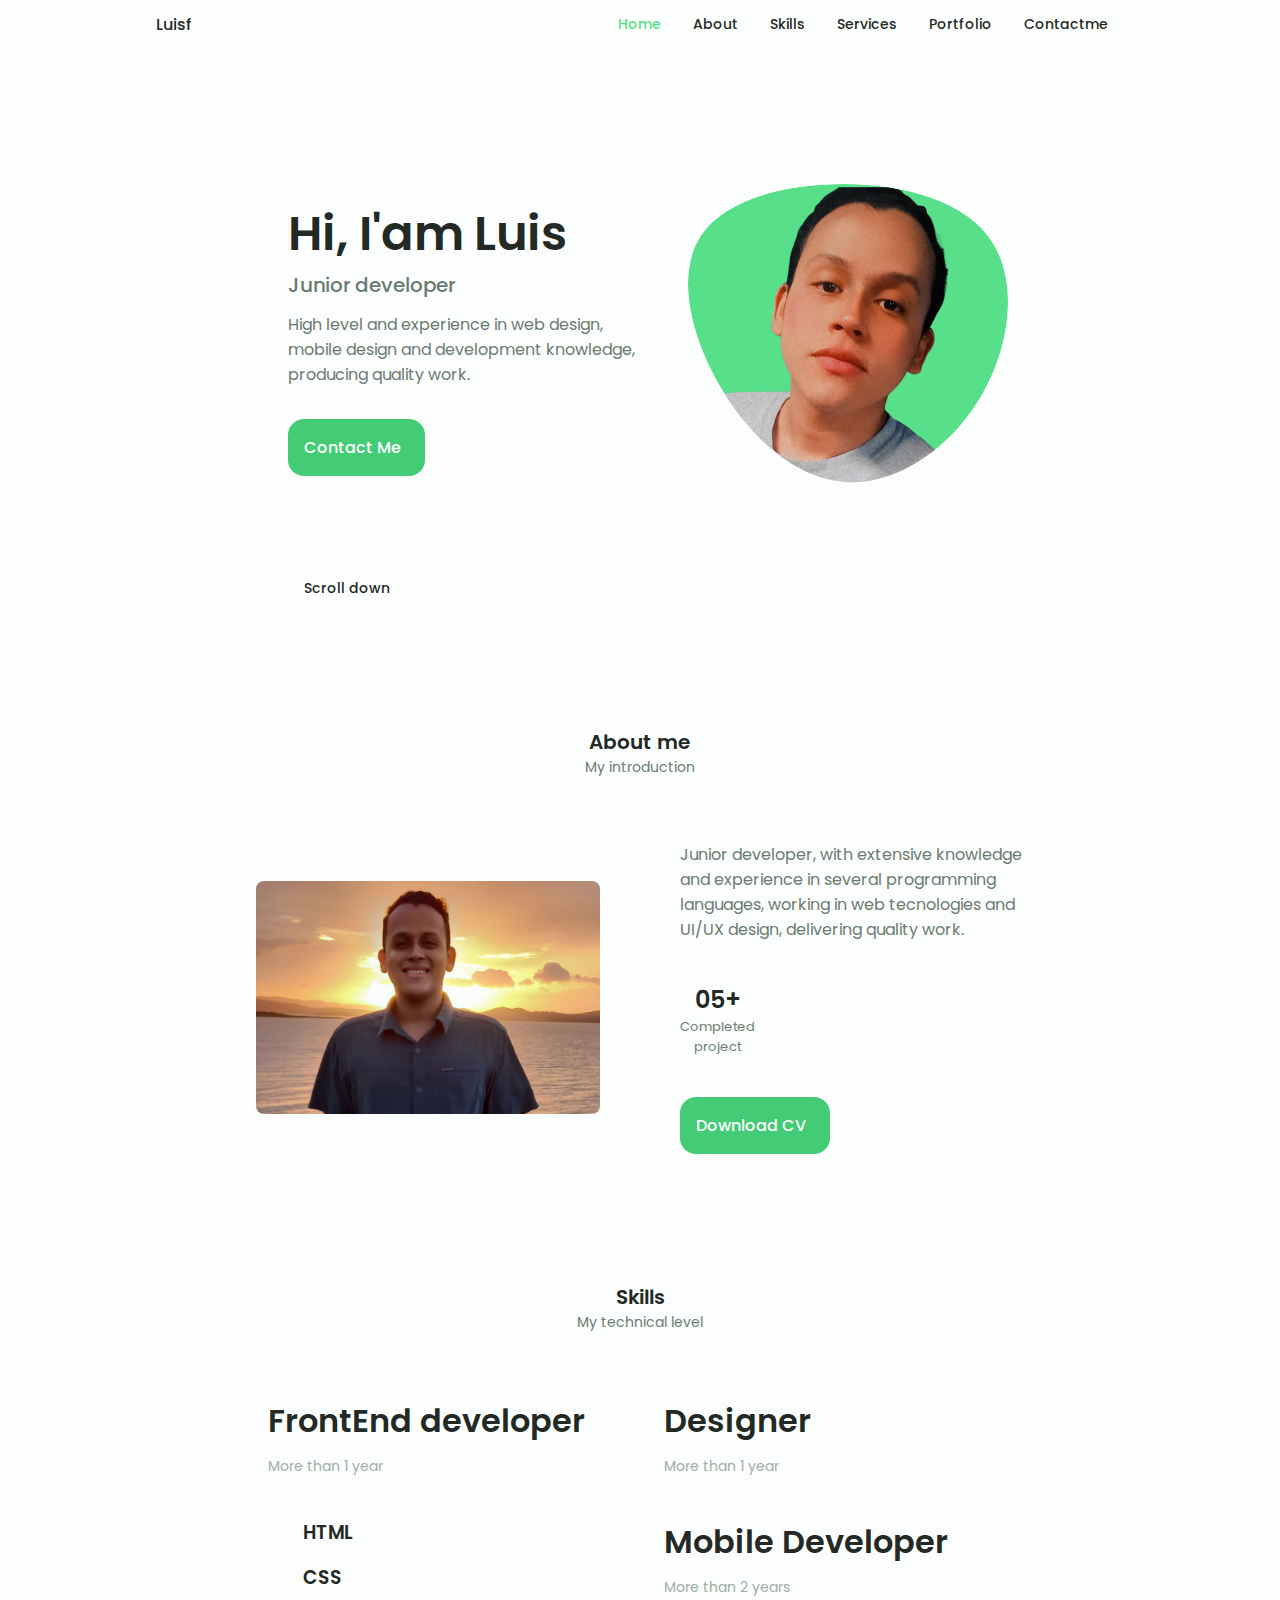
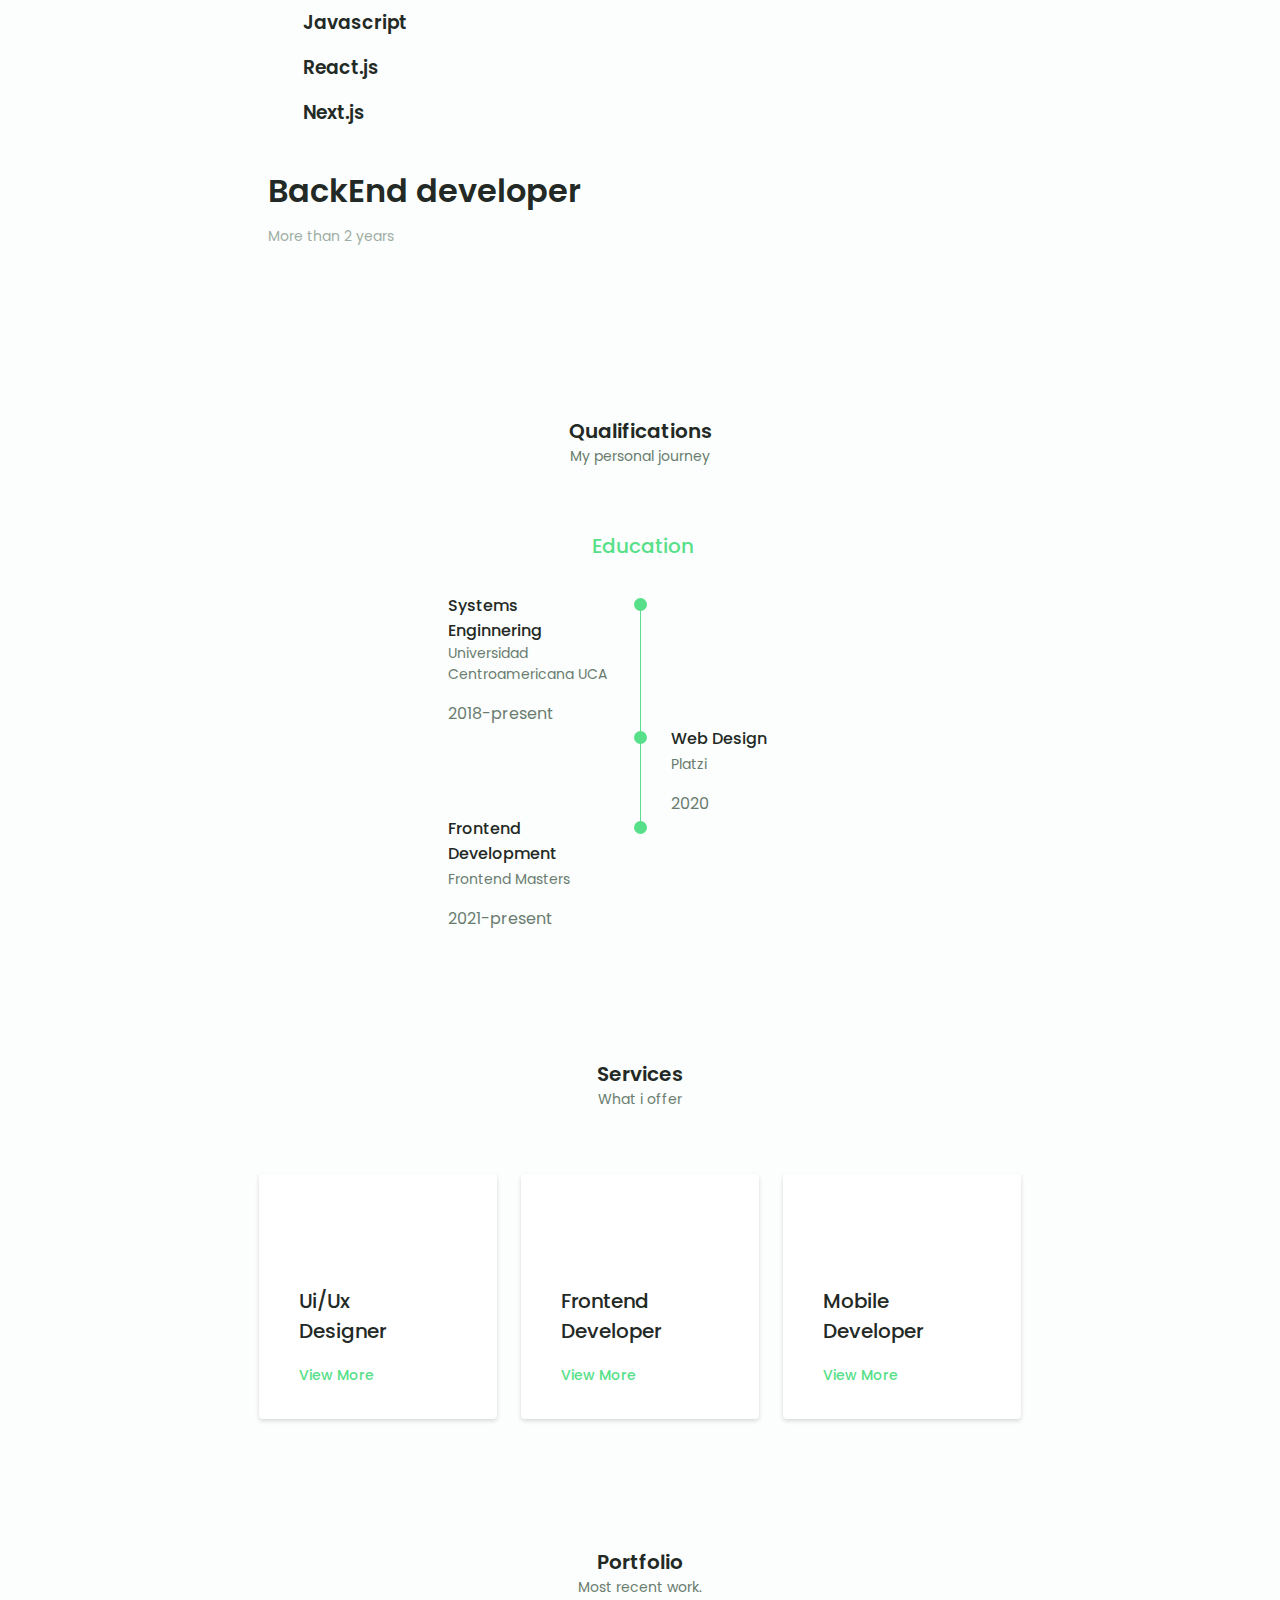
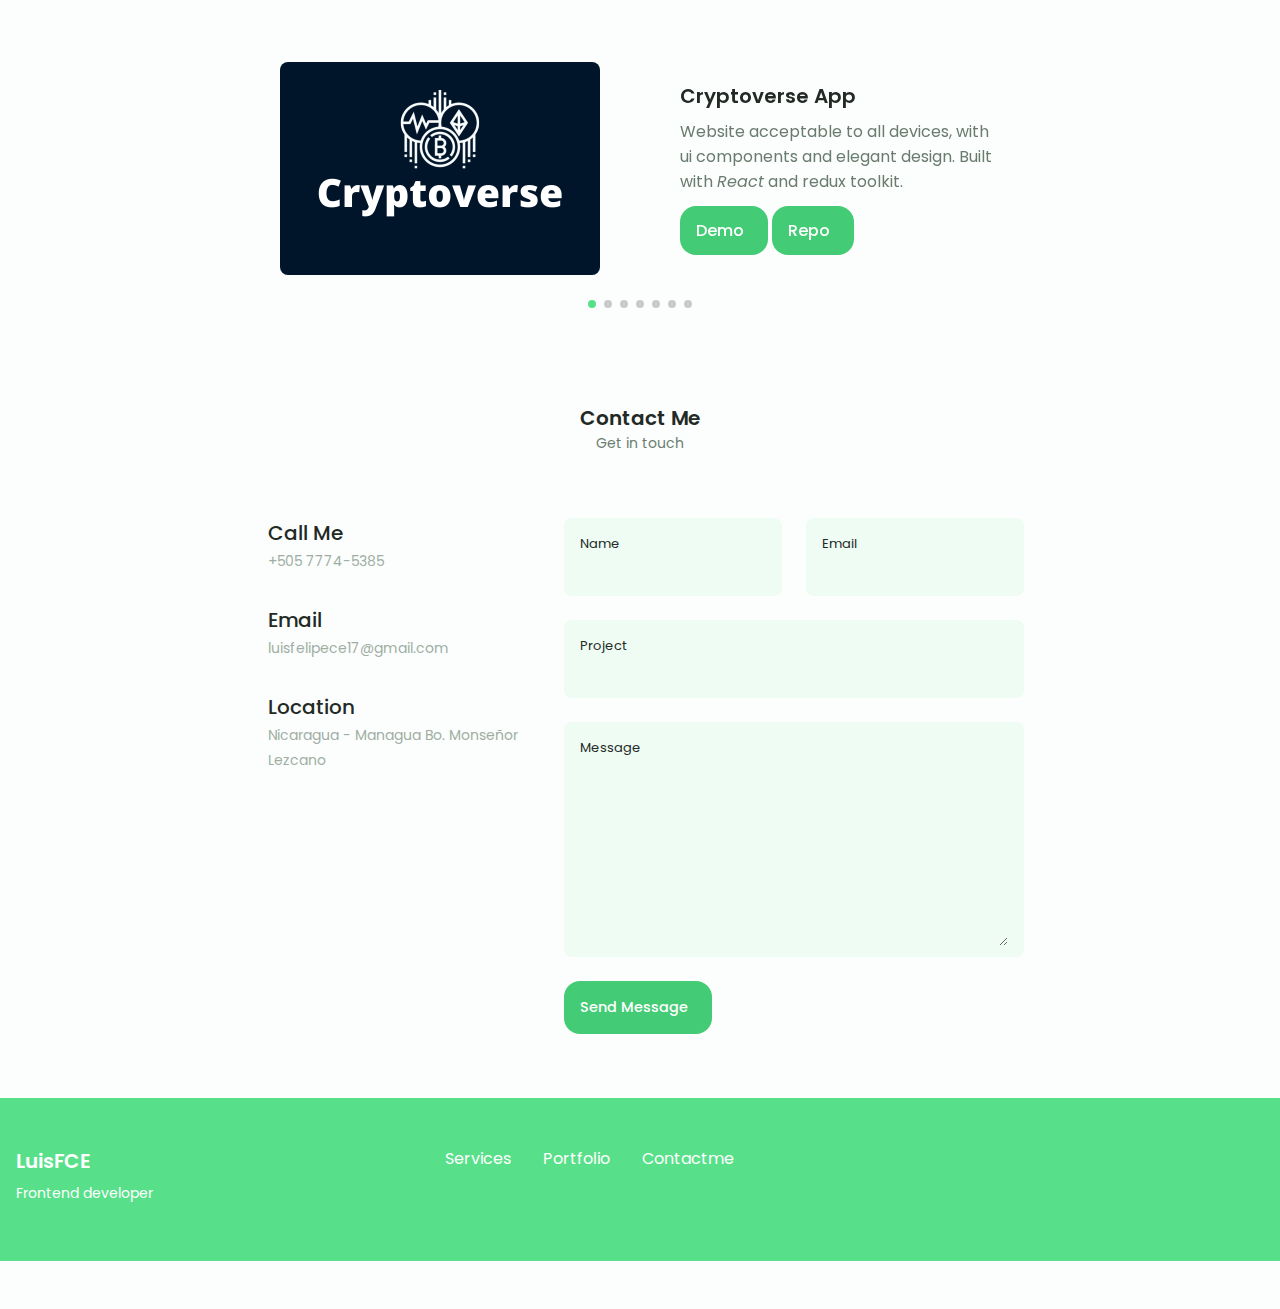
==== commit 68645aa6: "'Tweaked'" ====
--- a/index.html
+++ b/index.html
@@ -275,7 +275,7 @@
                                 </li>
                                 <li class="services__modal-service">
                                     <i class="uil uil-check-circle services__modal-icon"></i>
-                                    <h3>Next.js</h3>
+                                    <h3>Express.js</h3>
                                 </li>
                                 <li class="services__modal-service">
                                     <i class="uil uil-check-circle services__modal-icon"></i>
@@ -739,7 +739,7 @@
                             <h3 class="portfolio__title">To Do List</h3>
                             <p class="portfolio__description">App to create a to do list, with persistent data. Built with <i class="uil uil-react">React</i> and Nest.js.</p>
 
-                            <div class="dropup">
+                            <!-- <div class="dropup">
                                 <button class="button button--flex button--small portfolio__button btn__font">
                                         Demo <i class="uil uil-arrow-right button__icon"></i>
                                 </button>
@@ -747,7 +747,7 @@
                                     <a href="https://lfce-todoapp.netlify.app" target="_blank">Frontend</a>
                                     <a href="https://lfce-todo.herokuapp.com/task/list" target="_blank">Backend</a>
                                 </div>
-                            </div>
+                            </div> -->
 
                             <div class="dropup">
                                 <button class="button button--flex button--small portfolio__button btn__font">
@@ -793,7 +793,7 @@
             </div>
         </section>
         <!-- ======================== PROJECT IN MIND =========================== -->
-        <section class="project section">
+        <!--<section class="project section">
             <div class="project__bg">
                 <div class="project__container container grid">
                     <div class="project__data">
@@ -808,7 +808,7 @@
                     <img src="assets/img/project.png" alt="" class="project__img">
                 </div>
             </div>
-        </section>
+        </section>-->
 
         <!-- ======================== CONTACTME =========================== -->
         <section class="contactme section" id="contact">
@@ -919,7 +919,7 @@
                 </div>
             </div>
 
-	    <!--<p class="footer__copy">&#169; LuisFCE. All rights reserved.</p> -->
+            <!--<p class="footer__copy">&#169; LuisFCE. All rights reserved.</p> -->
         </div>
     </footer>
 
@@ -941,4 +941,4 @@
     <script src="https://smtpjs.com/v3/smtp.js"></script>
 </body>
 
-</html>
+</html>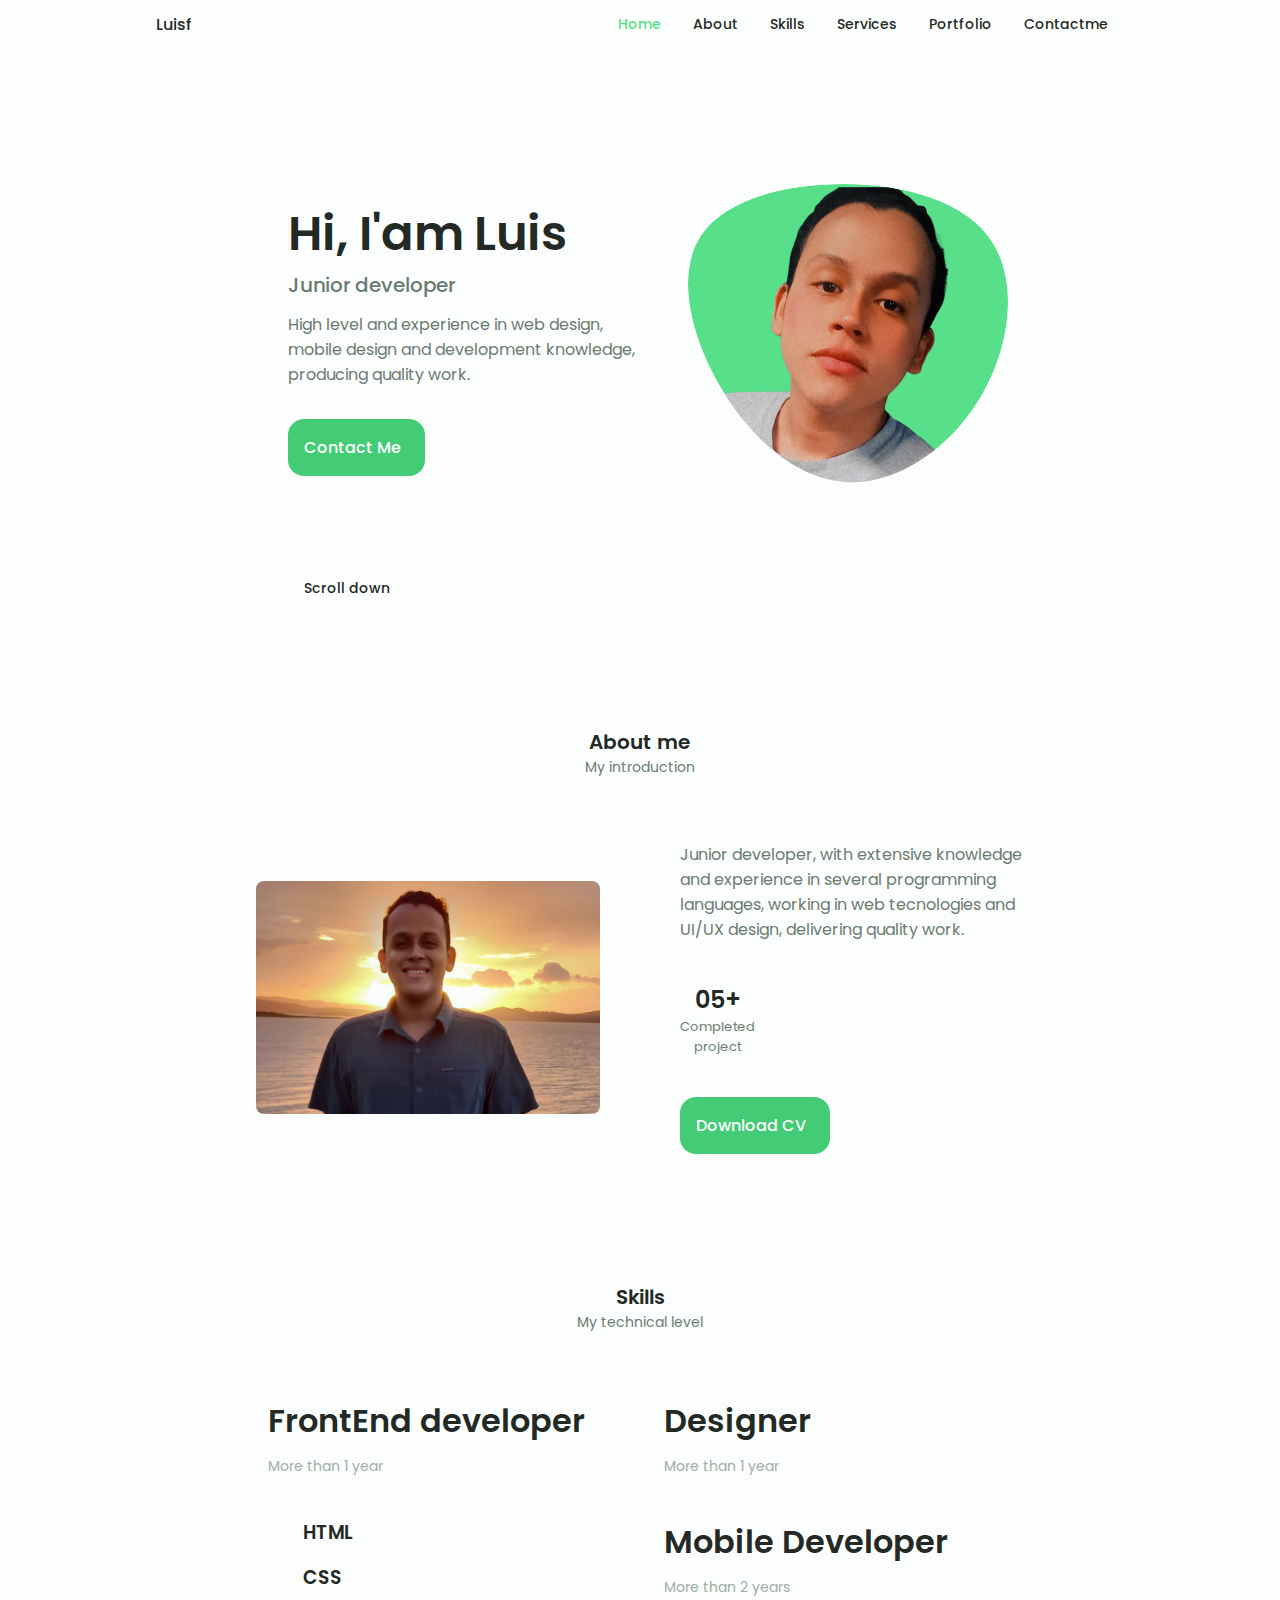
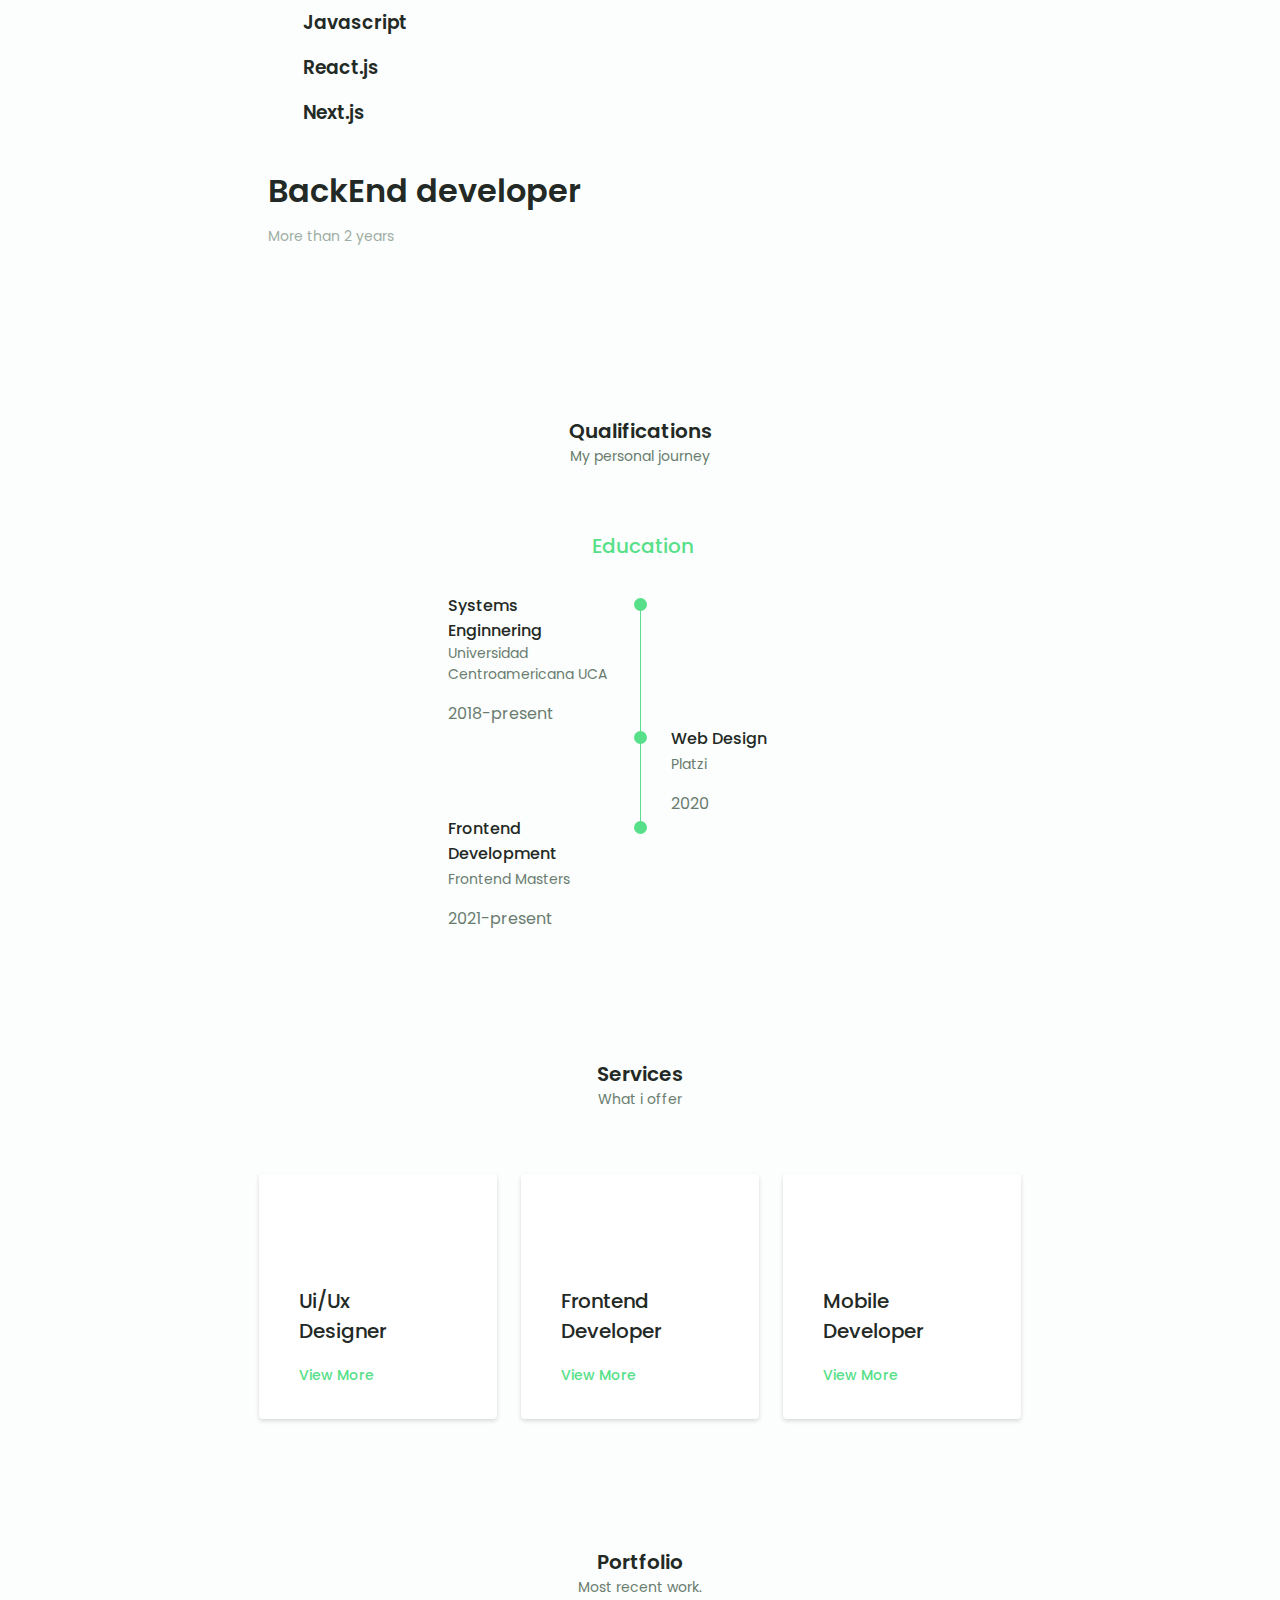
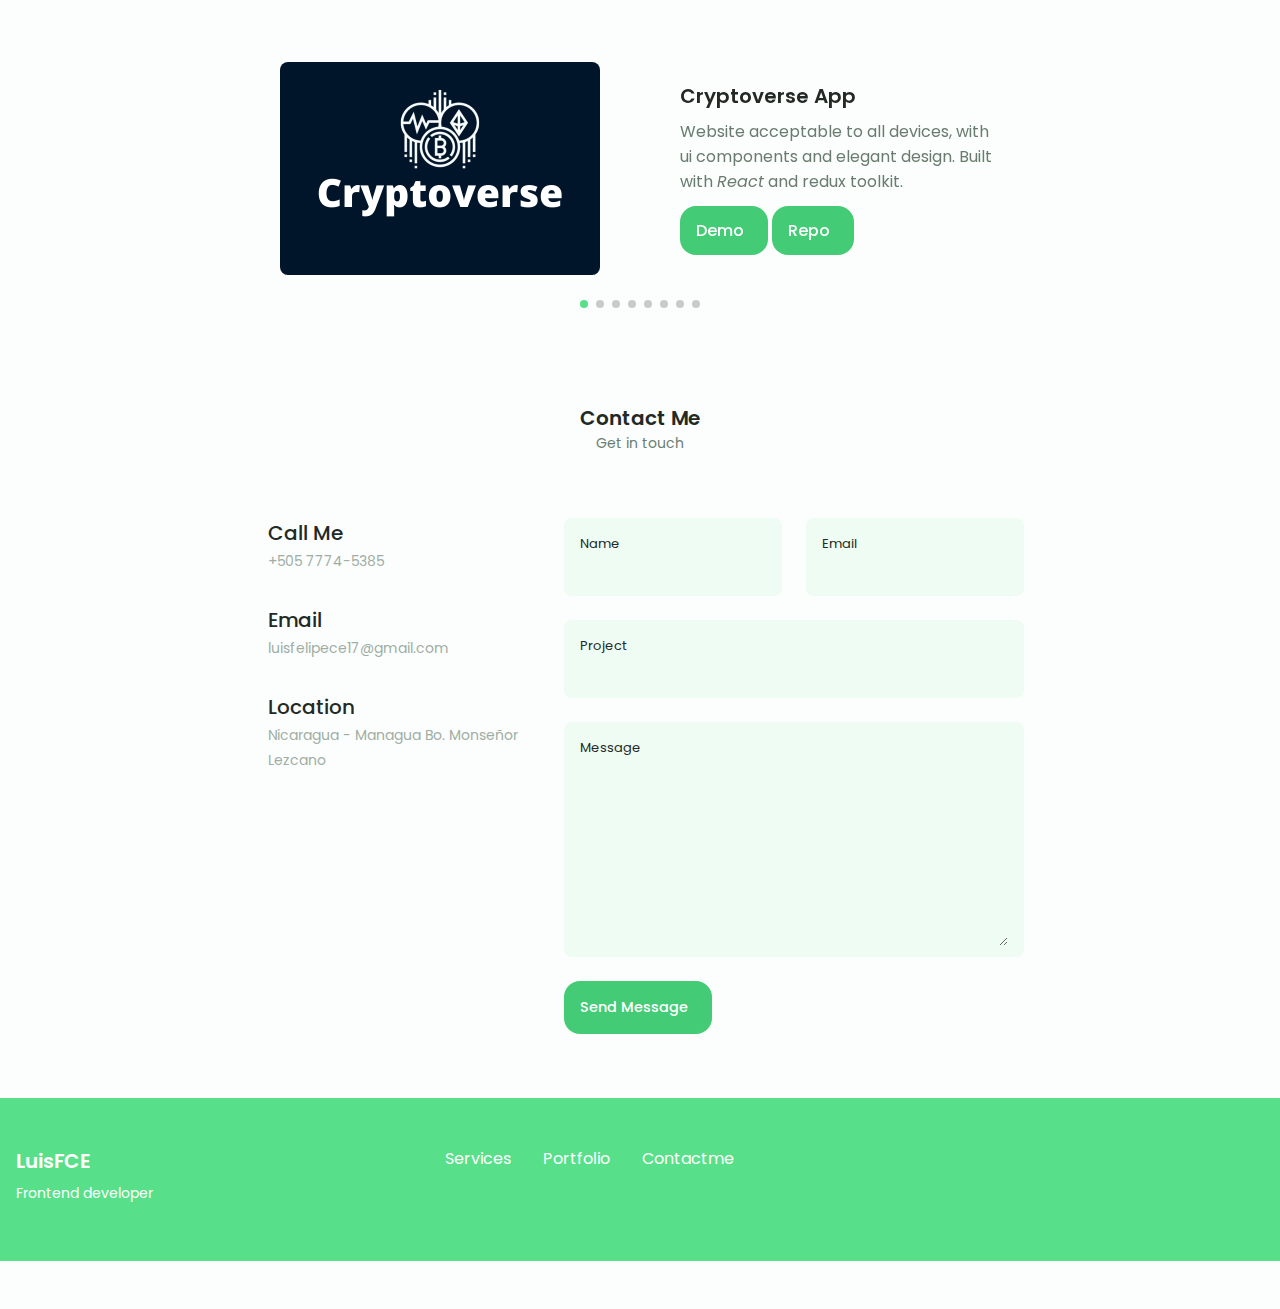
==== commit 53e1fb9b: "New project to the portfolio section." ====
--- a/index.html
+++ b/index.html
@@ -778,6 +778,27 @@
                             </a>
                         </div>
                     </div>
+
+		    <!-- ======================== PORTFOLIO 8 =========================== -->
+                    <div class="portfolio__content grid swiper-slide">
+                        <img src="assets/img/user_auth.png" alt="" class="portfolio__img">
+
+                        <div class="portfolio__data">
+                            <h3 class="portfolio__title">To Do List</h3>
+			    <p class="portfolio__description"> Basic authentication app with the basic functionality of register, login, and once logged in interact with the CRUD of users.(<i class="uil uil-react">React</i>, Tailwind & Flask). </p>
+
+			    <div class="dropup">
+                                <button class="button button--flex button--small portfolio__button btn__font">
+                                        Repo <i class="uil uil-github-alt button__icon"></i>
+                                </button>
+                                <div class="dropup-content">
+                                    <a href="https://github.com/Lu1815/UserCrudFrontEnd" target="_blank">Frontend</a>
+                                    <a href="https://github.com/Lu1815/UserCrudBackEnd" target="_blank">Backend</a>
+                                </div>
+                            </div>
+                        </div>
+                    </div>
+
                 </div>
 
                 <!-- Add arrows -->
@@ -941,4 +962,4 @@
     <script src="https://smtpjs.com/v3/smtp.js"></script>
 </body>
 
-</html>+</html>
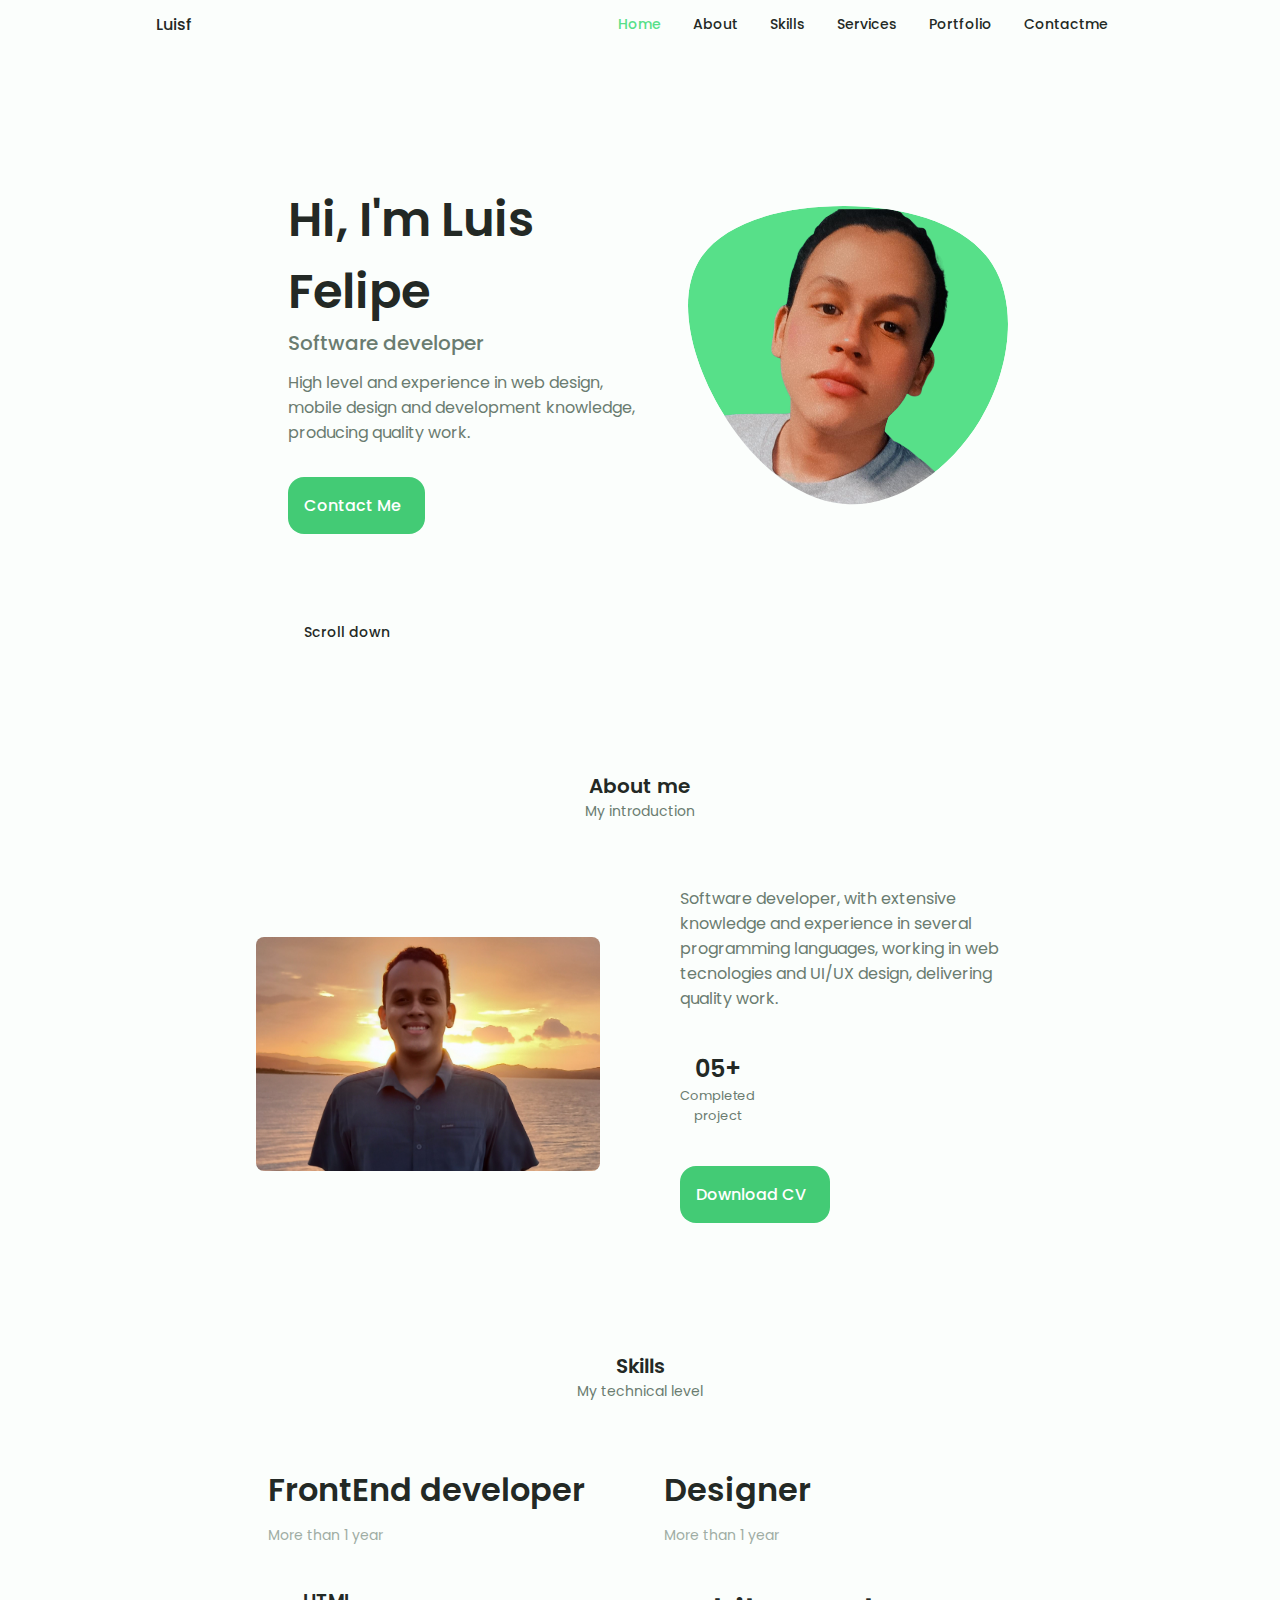
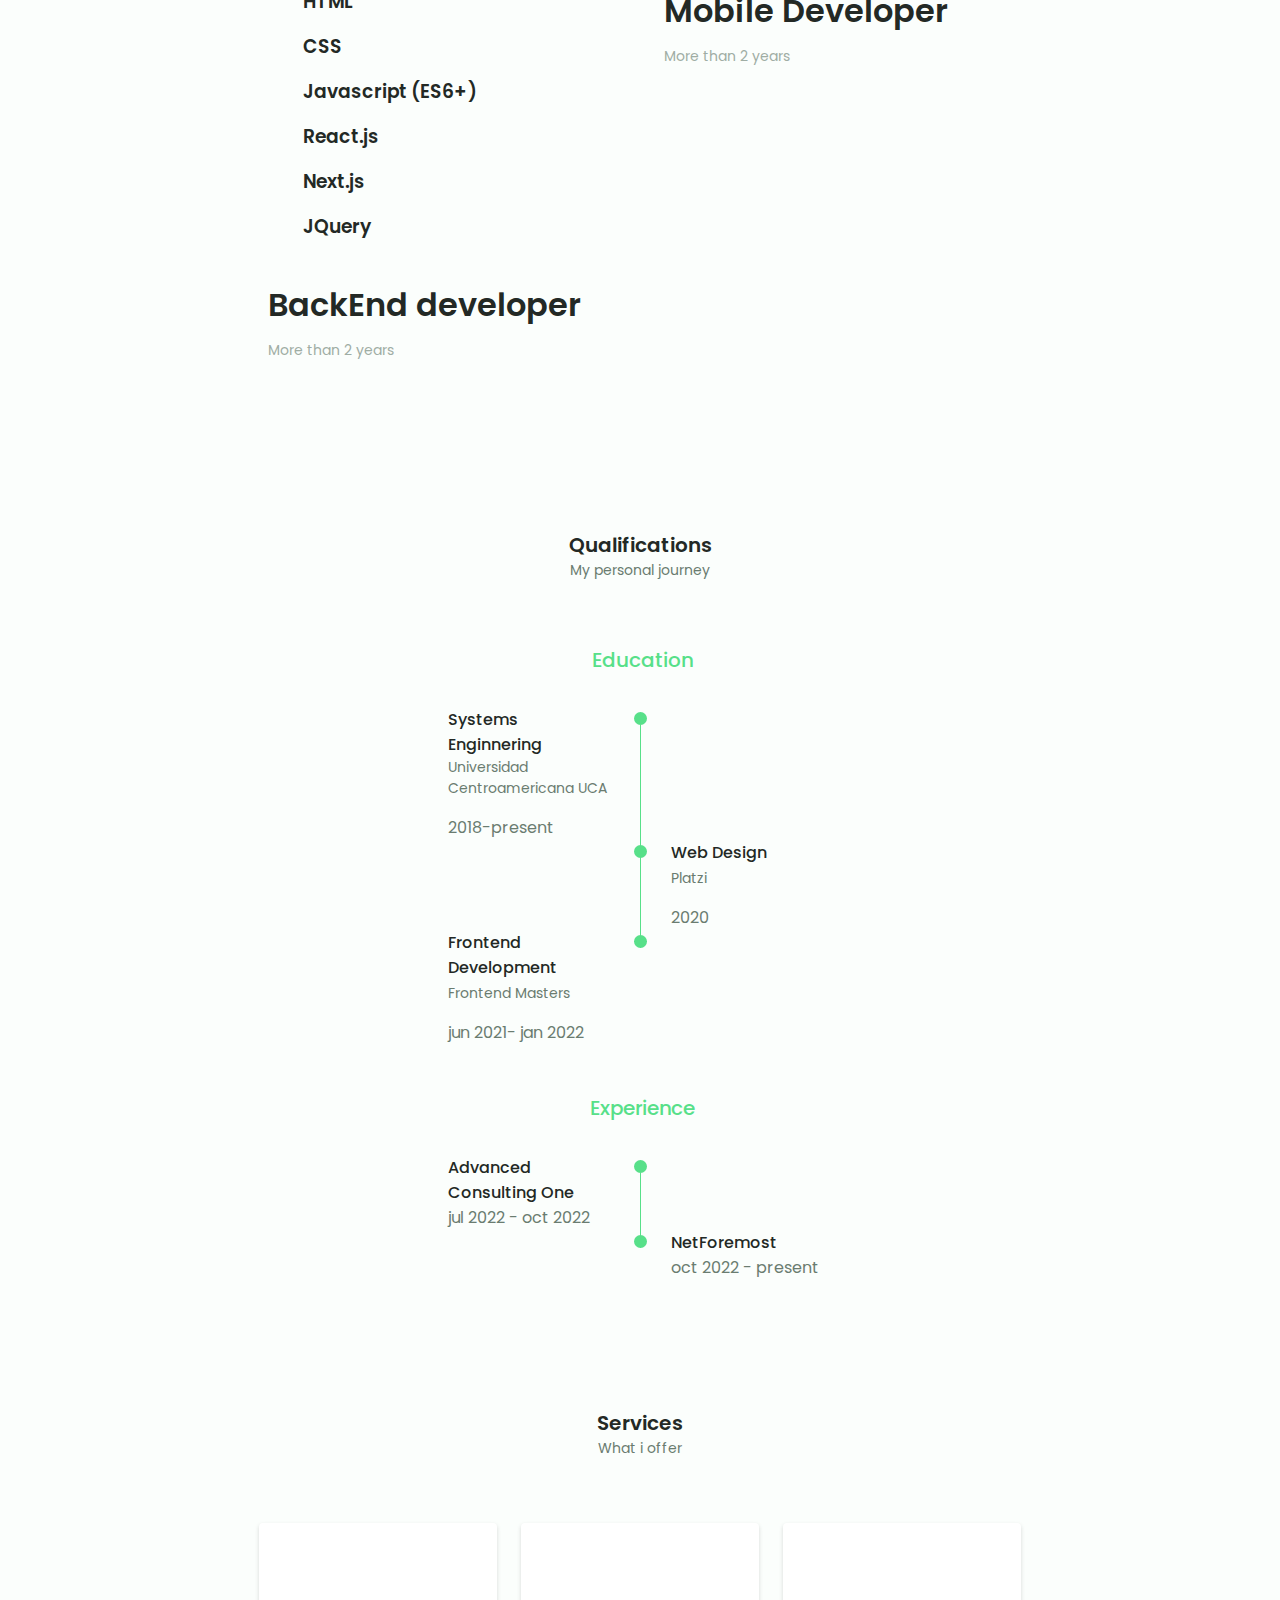
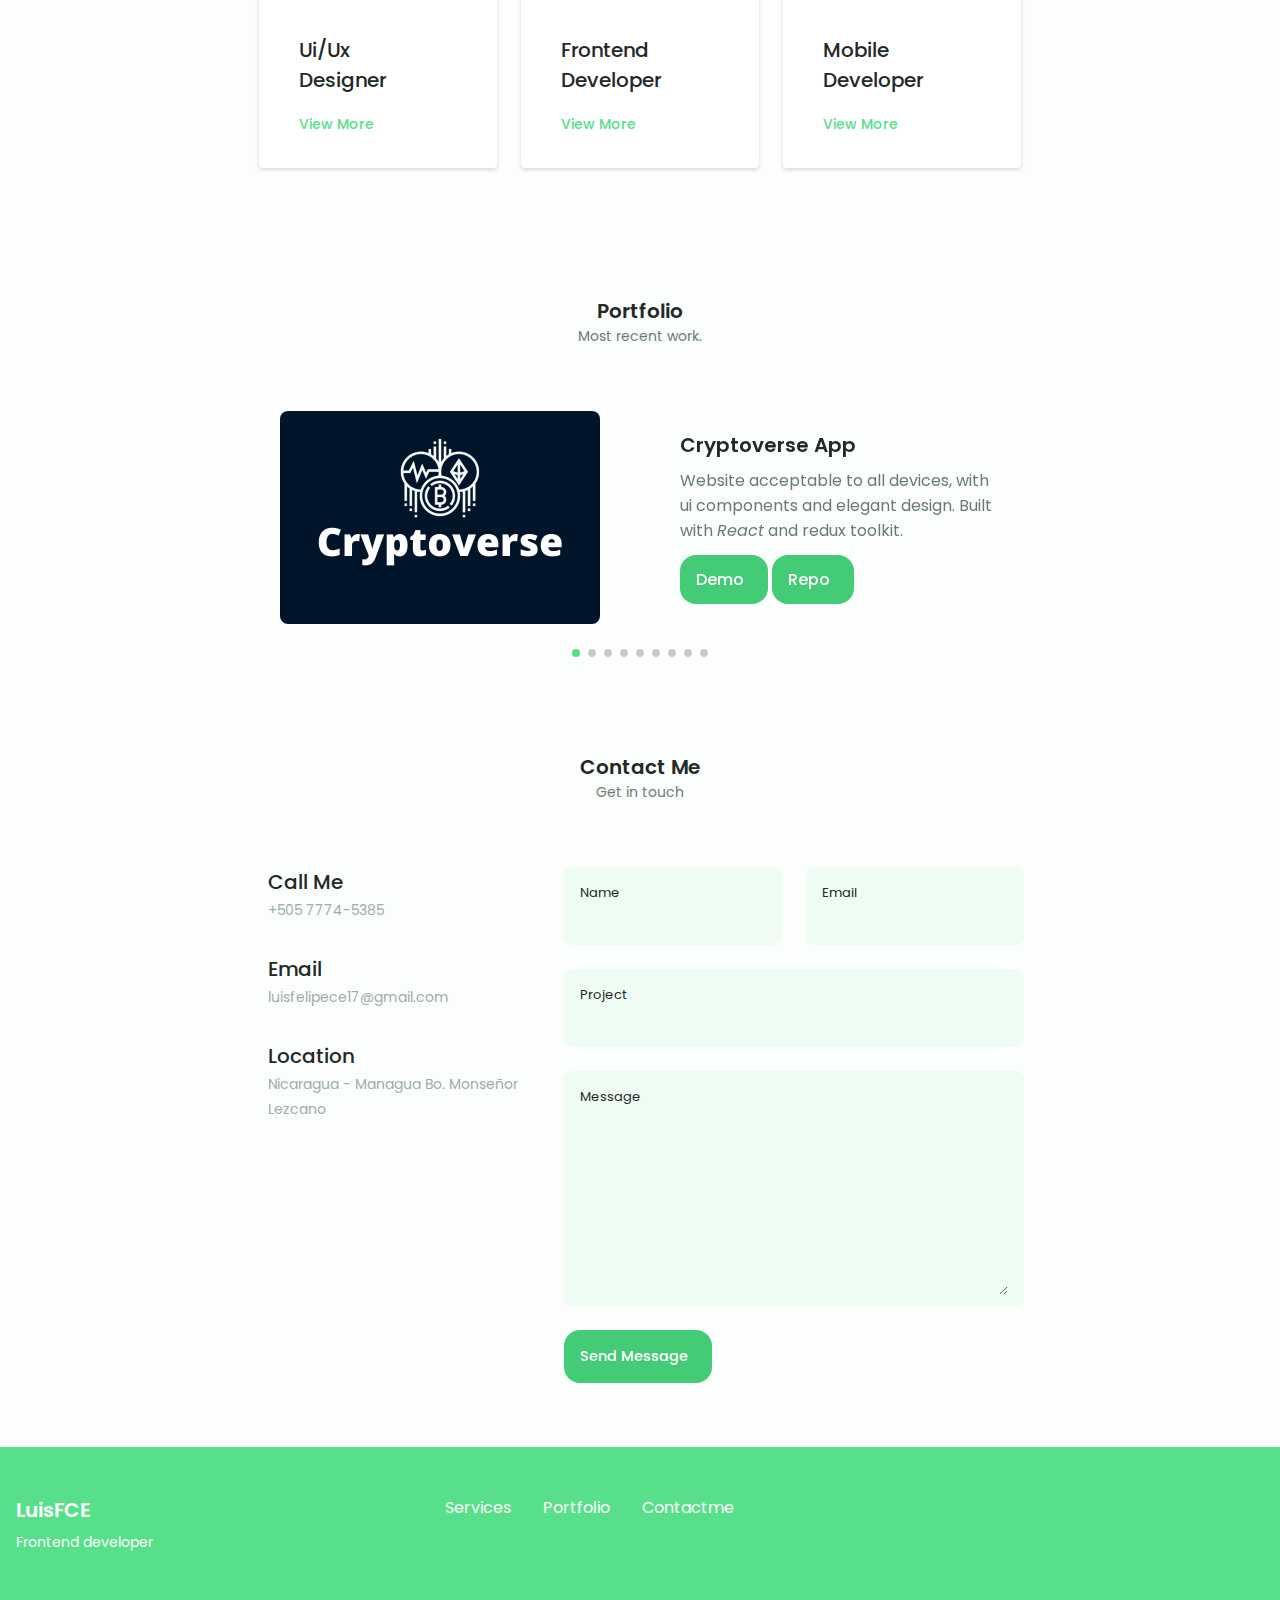
==== commit ae4f52e2: "Updating experience, description and CVs :white_check_mark:" ====
--- a/index.html
+++ b/index.html
@@ -82,9 +82,9 @@
                         <a href="https://www.linkedin.com/in/luis-edwards-938b8b214/" target="_blank" class="home__social-icon">
                             <i class="uil uil-linkedin-alt"></i>
                         </a>
-                        <a href="https://dribbble.com/LuFCE" target="_blank" class="home__social-icon">
+                        <!-- <a href="https://dribbble.com/LuFCE" target="_blank" class="home__social-icon">
                             <i class="uil uil-dribbble"></i>
-                        </a>
+                        </a> -->
                         <a href="https://github.com/Lu1815" target="_blank" class="home__social-icon">
                             <i class="uil uil-github-alt"></i>
                         </a>
@@ -110,8 +110,8 @@
                     </div>
 
                     <div class="home__data">
-                        <h1 class="home__title">Hi, I'am Luis</h1>
-                        <h3 class="home__subtittle">Junior developer</h3>
+                        <h1 class="home__title">Hi, I'm Luis Felipe</h1>
+                        <h3 class="home__subtittle">Software developer</h3>
                         <p class="home__description">High level and experience in web design, mobile design and development knowledge, producing quality work.
                         </p>
                         <a href="#contact" class="button button--flex">
@@ -139,7 +139,7 @@
                 <img src="assets/img/about.jpg" alt="" class="about__img">
 
                 <div class="about__data">
-                    <p class="about__description">Junior developer, with extensive knowledge and experience in several programming languages, working in web tecnologies and UI/UX design, delivering quality work.
+                    <p class="about__description">Software developer, with extensive knowledge and experience in several programming languages, working in web tecnologies and UI/UX design, delivering quality work.
                     </p>
 
                     <div class="about__info">
@@ -196,7 +196,7 @@
                                 </li>
                                 <li class="services__modal-service">
                                     <i class="uil uil-check-circle services__modal-icon"></i>
-                                    <h3>Javascript</h3>
+                                    <h3>Javascript (ES6+)</h3>
                                 </li>
                                 <li class="services__modal-service">
                                     <i class="uil uil-check-circle services__modal-icon"></i>
@@ -205,6 +205,10 @@
                                 <li class="services__modal-service">
                                     <i class="uil uil-check-circle services__modal-icon"></i>
                                     <h3>Next.js</h3>
+                                </li>
+                                <li class="services__modal-service">
+                                    <i class="uil uil-check-circle services__modal-icon"></i>
+                                    <h3>JQuery</h3>
                                 </li>
                             </ul>
 
@@ -280,6 +284,14 @@
                                 <li class="services__modal-service">
                                     <i class="uil uil-check-circle services__modal-icon"></i>
                                     <h3>Nest.js</h3>
+                                </li>
+                                <li class="services__modal-service">
+                                    <i class="uil uil-check-circle services__modal-icon"></i>
+                                    <h3>Spring Boot</h3>
+                                </li>
+                                <li class="services__modal-service">
+                                    <i class="uil uil-check-circle services__modal-icon"></i>
+                                    <h3>.NET</h3>
                                 </li>
                             </ul>
 
@@ -357,7 +369,7 @@
                             <ul class="services__modal-services grid">
                                 <li class="services__modal-service">
                                     <i class="uil uil-check-circle services__modal-icon"></i>
-                                    <h3>Java</h3>
+                                    <h3>Java - Android</h3>
                                 </li>
                             </ul>
 
@@ -383,6 +395,7 @@
             <h2 class="section__title">Qualifications</h2>
             <span class="section__subtitle">My personal journey</span>
 
+            <!-- ======================== EDUCATION =========================== -->
             <div class="qualification__container container">
                 <div class="qualification__tabs">
                     <div class="qualification__buttons button--flex qualification__active" data-target="#education">
@@ -434,7 +447,7 @@
                                 <h3 class="qualification__title">Frontend Development</h3>
                                 <span class="qualification__subtitle">Frontend Masters</span>
                                 <div class="qualifications__calendar">
-                                    <i class="uil uil-calendar-alt"></i> 2021-present
+                                    <i class="uil uil-calendar-alt"></i> jun 2021- jan 2022
                                 </div>
                             </div>
 
@@ -493,6 +506,51 @@
                             <div>
                                 <span class="qualification__rounder"></span>
                                 <span class="qualification__line"></span>
+                            </div>
+                        </div>
+                    </div>
+                </div>
+            </div>
+
+            <!-- ======================== EXPERIENCE =========================== -->
+            <div id="experience-container" class="qualification__container container">
+                <div class="qualification__tabs">
+                    <div class="qualification__buttons button--flex qualification__active" data-target="#education">
+                        <i class="uil uil-briefcase-alt qualification__icon"></i> Experience
+                    </div>
+                </div>
+
+                <div class="qualification__sections">
+                    <!-- ======================== EXPERIENCE CONTENT 1 =========================== -->
+                    <div class="qualification__content qualification__active" data-content id="education">
+                        <!-- ======================== EXPERIENCE 1 =========================== -->
+                        <div class="qualification__data">
+                            <div>
+                                <h3 class="qualification__title">Advanced Consulting One</h3>
+                                <div class="qualifications__calendar">
+                                    <i class="uil uil-calendar-alt"></i> jul 2022 - oct 2022
+                                </div>
+                            </div>
+
+                            <div>
+                                <span class="qualification__rounder"></span>
+                                <span class="qualification__line"></span>
+                            </div>
+                        </div>
+
+                        <!-- ======================== EXPERIENCE 2 =========================== -->
+                        <div class="qualification__data">
+                            <div></div>
+
+                            <div>
+                                <span class="qualification__rounder"></span>
+                            </div>
+
+                            <div>
+                                <h3 class="qualification__title">NetForemost</h3>
+                                <div class="qualifications__calendar">
+                                    <i class="uil uil-calendar-alt"></i> oct 2022 - present
+                                </div>
                             </div>
                         </div>
                     </div>
@@ -779,15 +837,15 @@
                         </div>
                     </div>
 
-		    <!-- ======================== PORTFOLIO 8 =========================== -->
+                    <!-- ======================== PORTFOLIO 8 =========================== -->
                     <div class="portfolio__content grid swiper-slide">
                         <img src="assets/img/user_auth.png" alt="" class="portfolio__img">
 
                         <div class="portfolio__data">
-                            <h3 class="portfolio__title">To Do List</h3>
-			    <p class="portfolio__description"> Basic authentication app with the basic functionality of register, login, and once logged in interact with the CRUD of users.(<i class="uil uil-react">React</i>, Tailwind & Flask). </p>
-
-			    <div class="dropup">
+                            <h3 class="portfolio__title">User Auth</h3>
+                            <p class="portfolio__description"> Basic authentication app with the basic functionality of register, login, and once logged in interact with the CRUD of users.(<i class="uil uil-react">React</i>, Tailwind & Flask). </p>
+
+                            <div class="dropup">
                                 <button class="button button--flex button--small portfolio__button btn__font">
                                         Repo <i class="uil uil-github-alt button__icon"></i>
                                 </button>
@@ -795,6 +853,22 @@
                                     <a href="https://github.com/Lu1815/UserCrudFrontEnd" target="_blank">Frontend</a>
                                     <a href="https://github.com/Lu1815/UserCrudBackEnd" target="_blank">Backend</a>
                                 </div>
+                            </div>
+                        </div>
+                    </div>
+
+                    <!-- ======================== PORTFOLIO 9 =========================== -->
+                    <div class="portfolio__content grid swiper-slide">
+                        <img src="assets/img/virtual_notebook.png" alt="" class="portfolio__img">
+
+                        <div class="portfolio__data">
+                            <h3 class="portfolio__title">Virtual Notebook</h3>
+                            <p class="portfolio__description"> Virtual Notebook app with the funcionality of creating notes inside topics, you can edit, create and delete notes.(<i class="uil uil-react">React</i>, Chakra UI & .NET 6). </p>
+
+                            <div class="dropup">
+                                <a class="button button--flex button--small portfolio__button btn__font" target="_blank" href="https://github.com/Lu1815/VirtualNotebook">
+                                        Repo <i class="uil uil-github-alt button__icon"></i>
+                                </a>
                             </div>
                         </div>
                     </div>
--- a/assets/css/styles.css
+++ b/assets/css/styles.css
@@ -115,7 +115,7 @@
 }
 
 body {
-    margin: 0 0 var(--header-height) 0;
+    /* margin: 0 0 var(--header-height) 0; */
     font-family: var(--body-font);
     font-size: var(--normal-font-size);
     background-color: var(--body-color);
@@ -191,6 +191,10 @@
     left: 0;
     z-index: var(--z-fixed);
     background-color: var(--body-color);
+}
+
+#experience-container {
+    padding-top: var(--mb-3);
 }
 
 
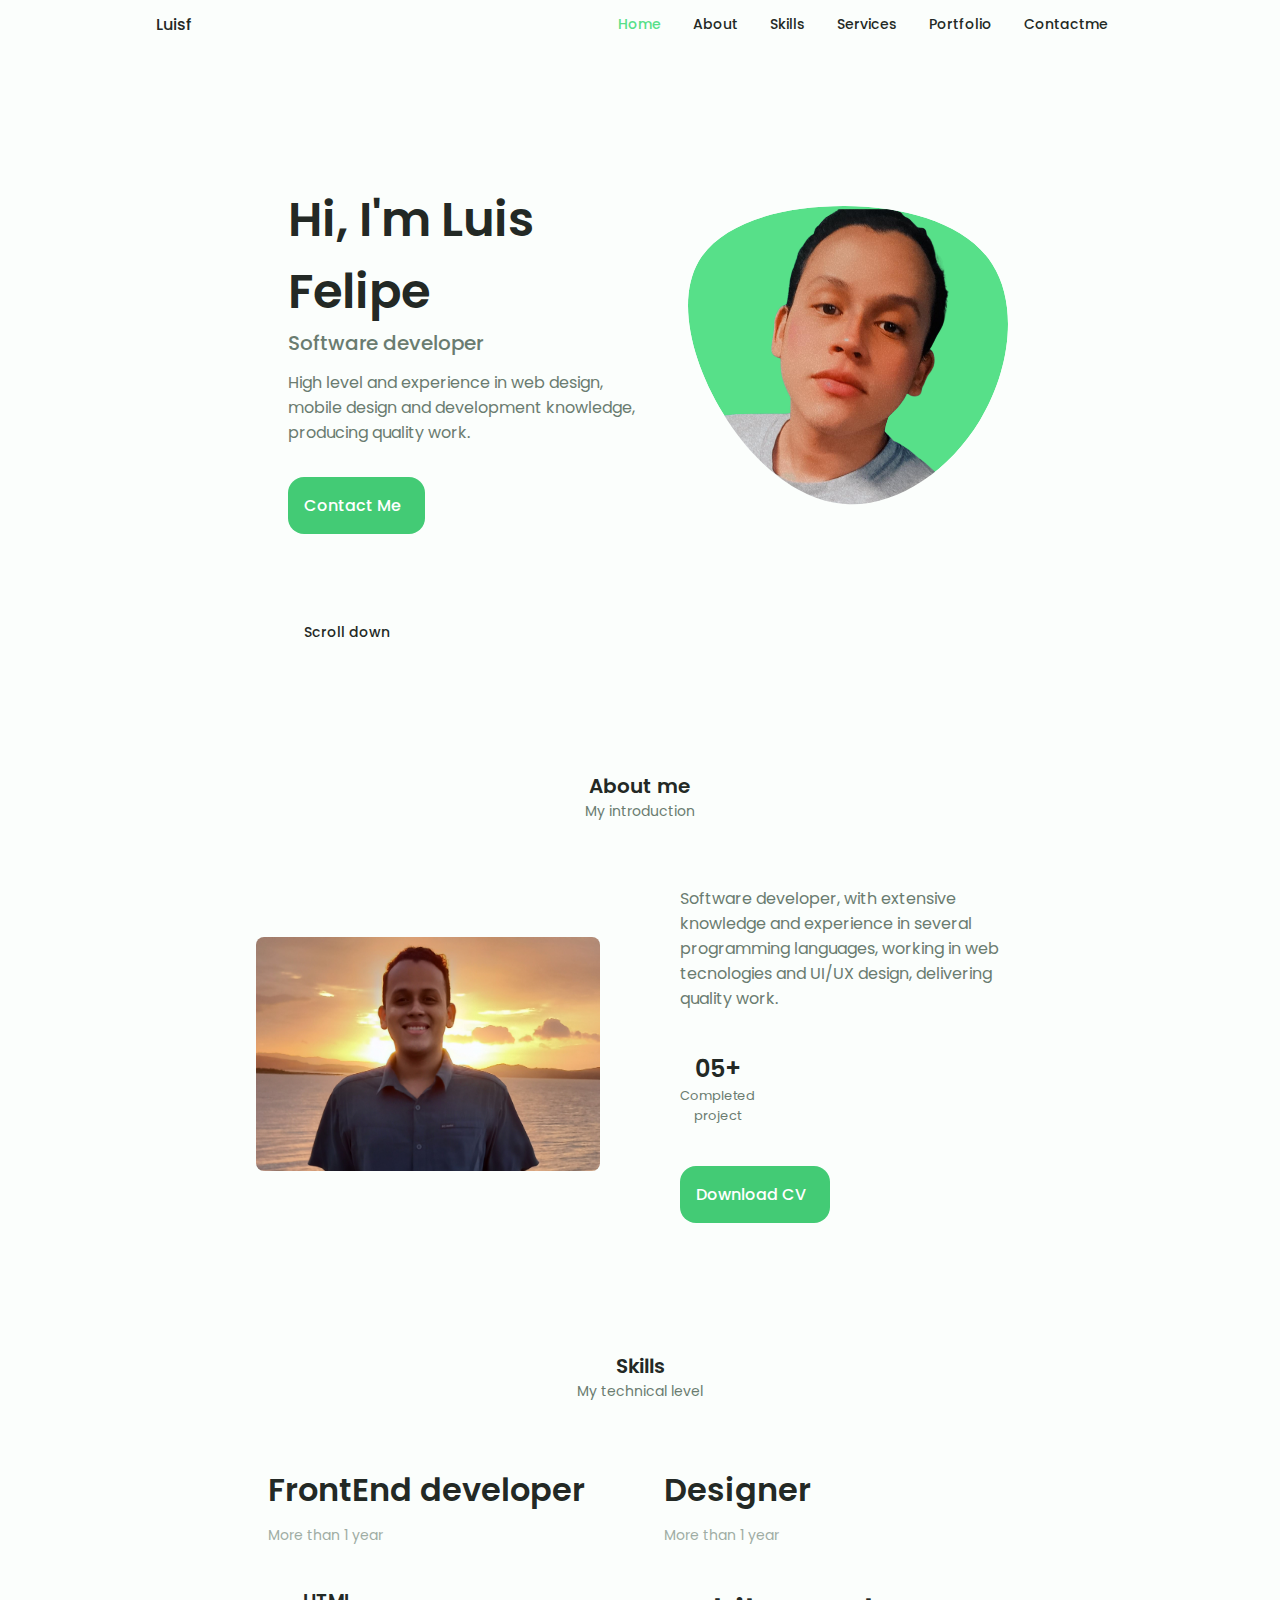
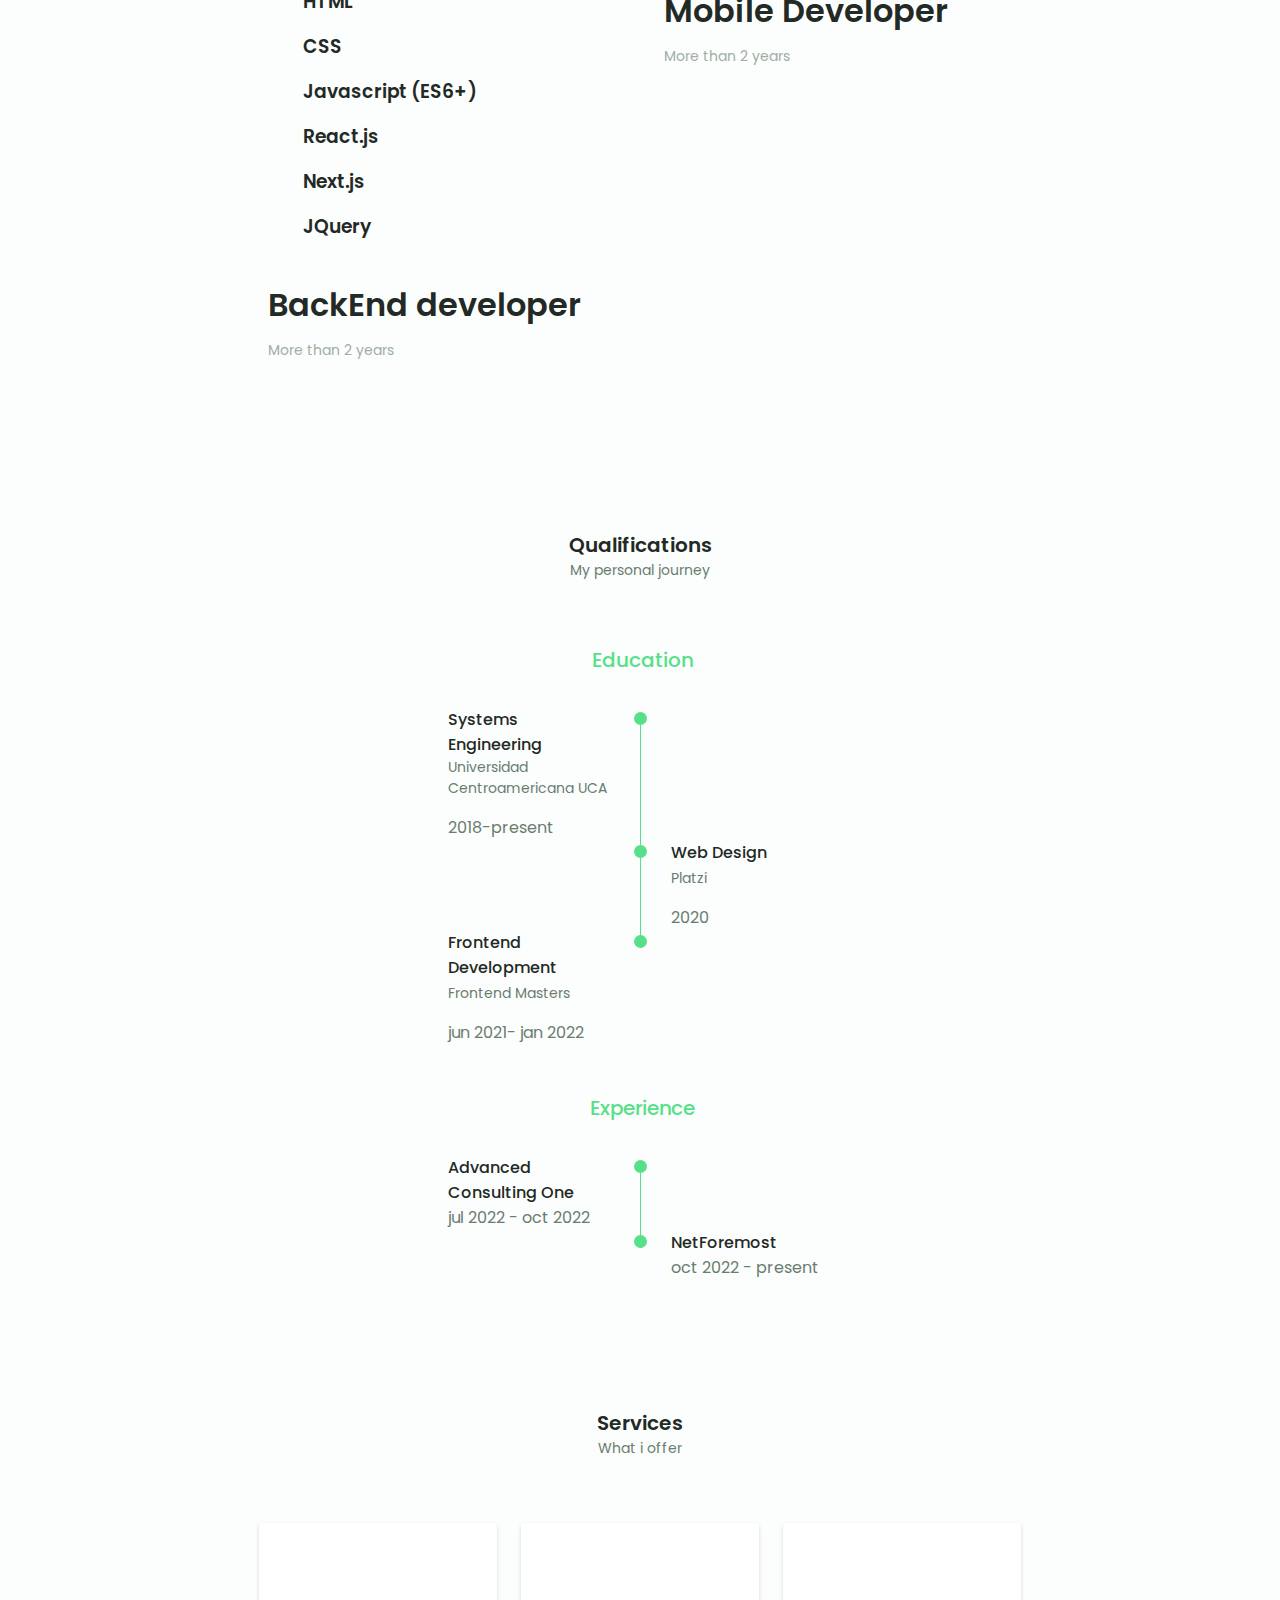
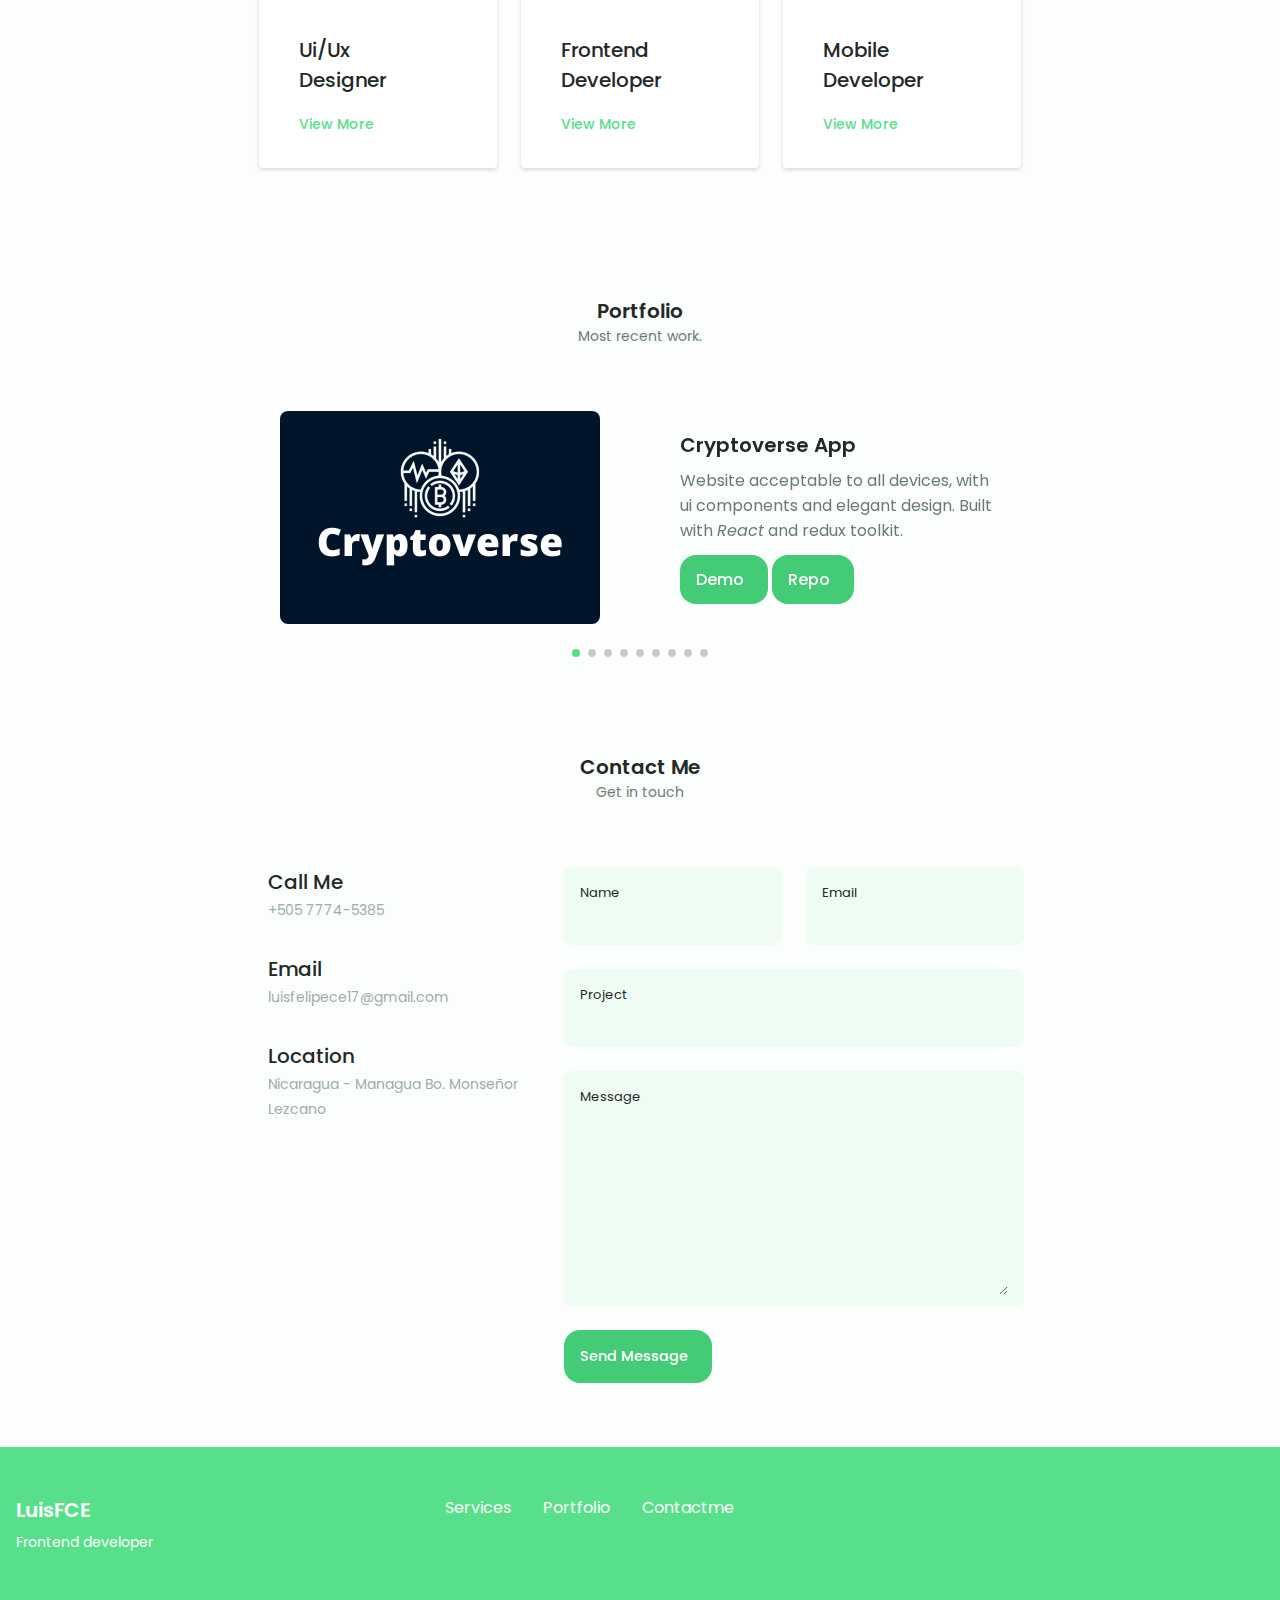
==== commit 219a1787: "Update index.html" ====
--- a/index.html
+++ b/index.html
@@ -410,7 +410,7 @@
                         <!-- ======================== QUALIFICATIONS 1 =========================== -->
                         <div class="qualification__data">
                             <div>
-                                <h3 class="qualification__title">Systems Enginnering</h3>
+                                <h3 class="qualification__title">Systems Engineering</h3>
                                 <span class="qualification__subtitle">Universidad Centroamericana UCA</span>
                                 <div class="qualifications__calendar">
                                     <i class="uil uil-calendar-alt"></i> 2018-present
